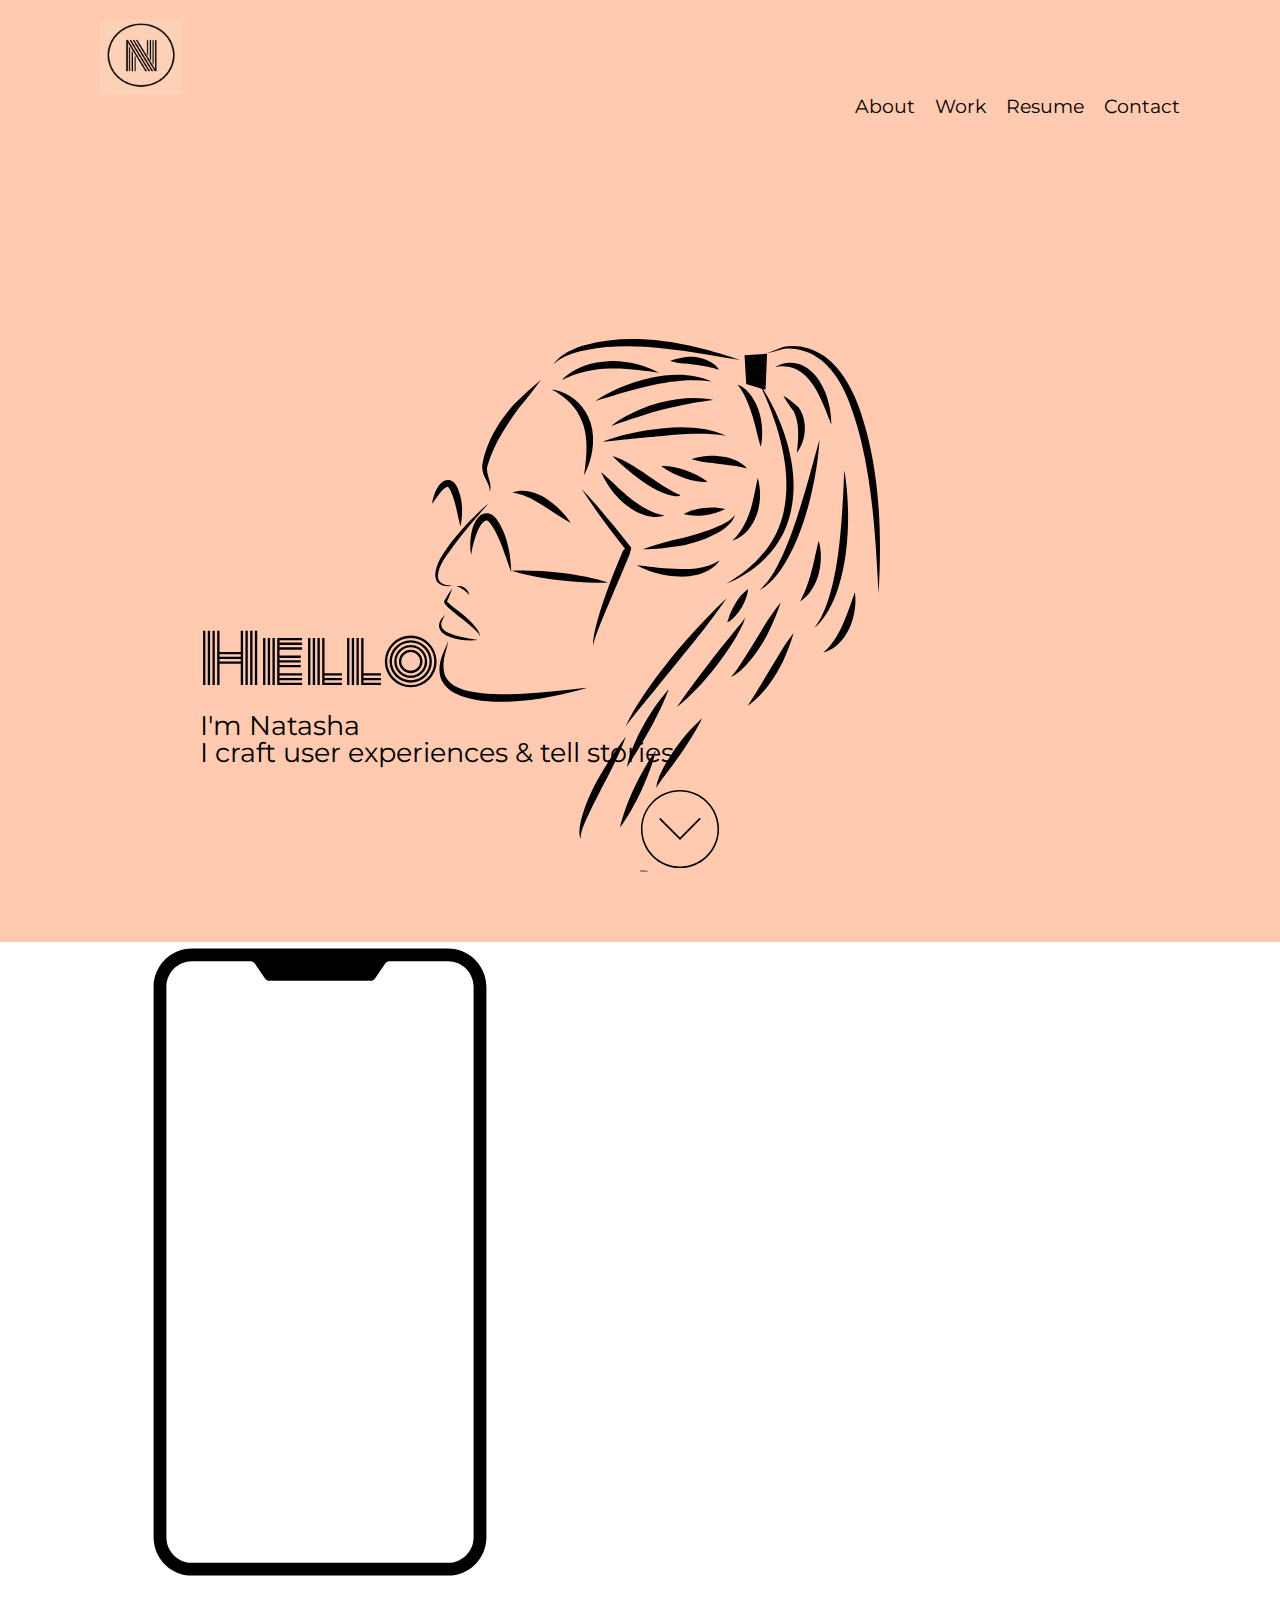
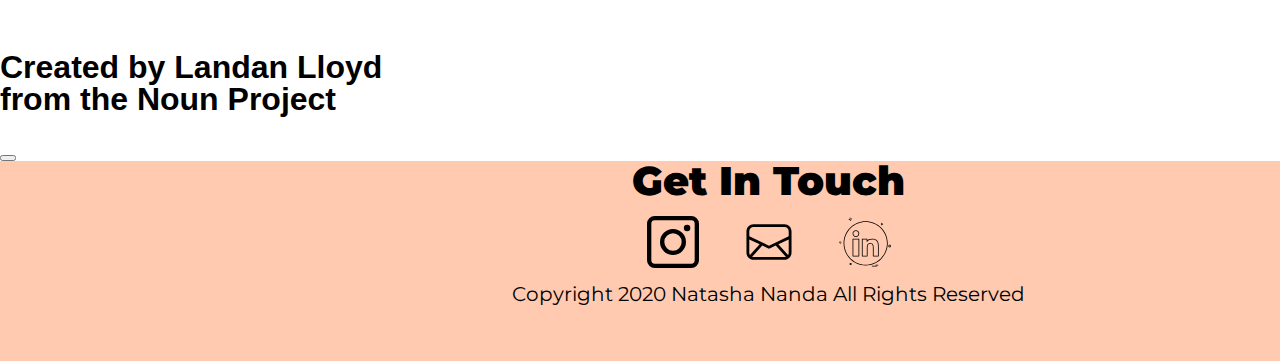
==== index.html @ 345df8fa "added about page" ====
<!DOCTYPE html>
<html lang="en">

<head>
    <meta charset="UTF-8">
    <meta name="viewport" content="width=device-width, initial-scale=1.0">
    <title>Natasha's Portfolio</title>
    <link rel="stylesheet" type="text/css" href="css/reset.css">
    <link href="https://fonts.googleapis.com/css2?family=Monoton&family=Montserrat:wght@300;900&display=swap"
        rel="stylesheet">
    <link rel="stylesheet" type="text/css" href="css/style.css">
</head>

<body>
    <nav class="topnav">
        <div class="logo"><img id="logo" src="assets/img/logo.png" alt="Logo" height="75px"></div>
        <ul>
            <li>Contact</li>
            <li>Resume</li>
            <li>Work</li>
            <li>About</li>
        </ul>
    </nav>
    <section class="main">
        <div class="main-text">
            <h1 id="hello">Hello</h1>
            <p>I'm Natasha</p>
            <p>I craft user experiences & tell stories</p>
        </div>
        <div class="main-img"><img id="img" src="assets/svg/portfolio_line_drawing.svg" height="500px"></div>
        <div class="down-arrow"><img id="img" src="assets/svg/noun_down arrow_1095893.svg" height="100px"></div>
    
    </section>
    
    <!-- My Work-->
    <section class="myWork">
        <div class="workGrid">
            <div>
                <img src="assets/svg/noun_iPhone_1314325.svg" height="800px">
            </div>
            <div>
                <h4>

                </h4>
                <p>

                </p>
                <button>

                </button>
            </div>

        </div>


    </section>
    <footer>
        <div class="footer">
            <div class="social-icons">
                <h1 id="get-in-touch">Get In Touch</h1>
                <a class="social"><img src="assets/svg/noun_instagram_3350818.svg" alt="IG" height="65px"></a>
                <a class="social"><img src="assets/svg/noun_Email_3497836.svg" alt="Email" height="65px"></a>
                <a class="social"><img src="assets/svg/noun_Media_2149767.svg" alt="IN" height="65px"></a>
                <p id="copyright">Copyright 2020 Natasha Nanda All Rights Reserved</p>
            </div>
            
        </div>
    </footer>
</body>

</html>
---- css/style.css ----
body {
    padding: 0;
    margin: 0;
}
p {
    font-size: 20pt;
    font-family: 'Montserrat', sans-serif;
}

li {
    font-size: 14pt;
    font-family: 'Montserrat', sans-serif;
    
}

.topnav {
    background-color:#ffcaaf;
    overflow:hidden;
    padding: 20px 100px 50px 100px;
    
}
.topnav li {
    float:right;
    padding-left: 20px;
    
}
.main {
    background-color:#ffcaaf;
    height:75vh;
    padding: 50px 100px 50px 100px;
    position:relative;
}
.main-img {
    position:absolute;
    padding: 50px 400px 50px 100px;
    bottom:50px;
    Right:0;
}
.down-arrow {
    position:absolute;
    bottom:50px;
    Left:50%;
    Right:50%
}

.main-text {
    position:absolute;
    bottom:125px;
    padding: 0px 0px 50px 100px;
    
}
#hello {
    font-family: 'Monoton', cursive;
    font-size:50pt;
    padding-bottom: 20px;
}
.footer {
    background-color:#ffcaaf;
    position:relative;
    height:200px;

}
#get-in-touch {
    font-size: 30pt;
    font-family: 'Montserrat', sans-serif;
    font-weight: 900;
    padding-bottom: 15px;
    
}
.social-icons {
    position: absolute;
    display:block;
    background-color: #ffcaaf;
    width:100;
    text-align: center;
    padding-left: 40%;
    
}
.social {
    padding:20px;
}
#copyright {
    font-size: 15pt;
}
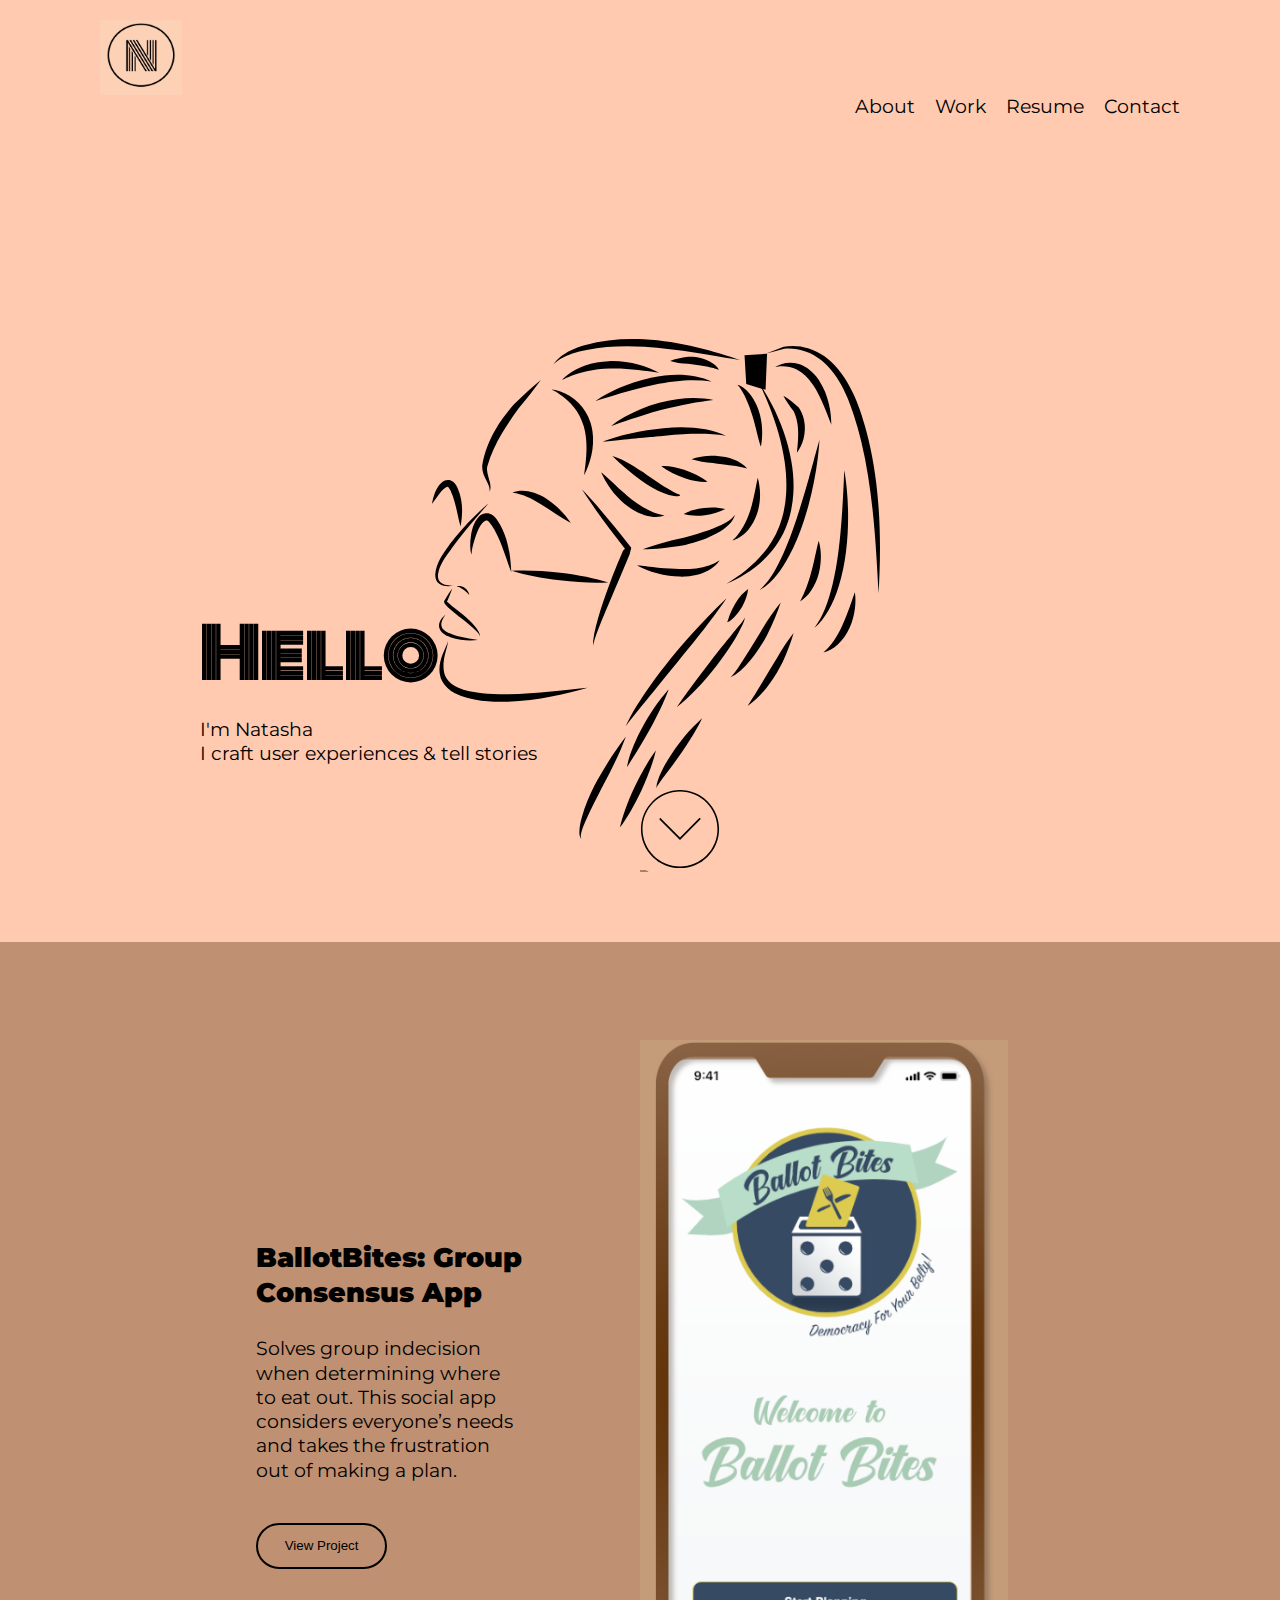
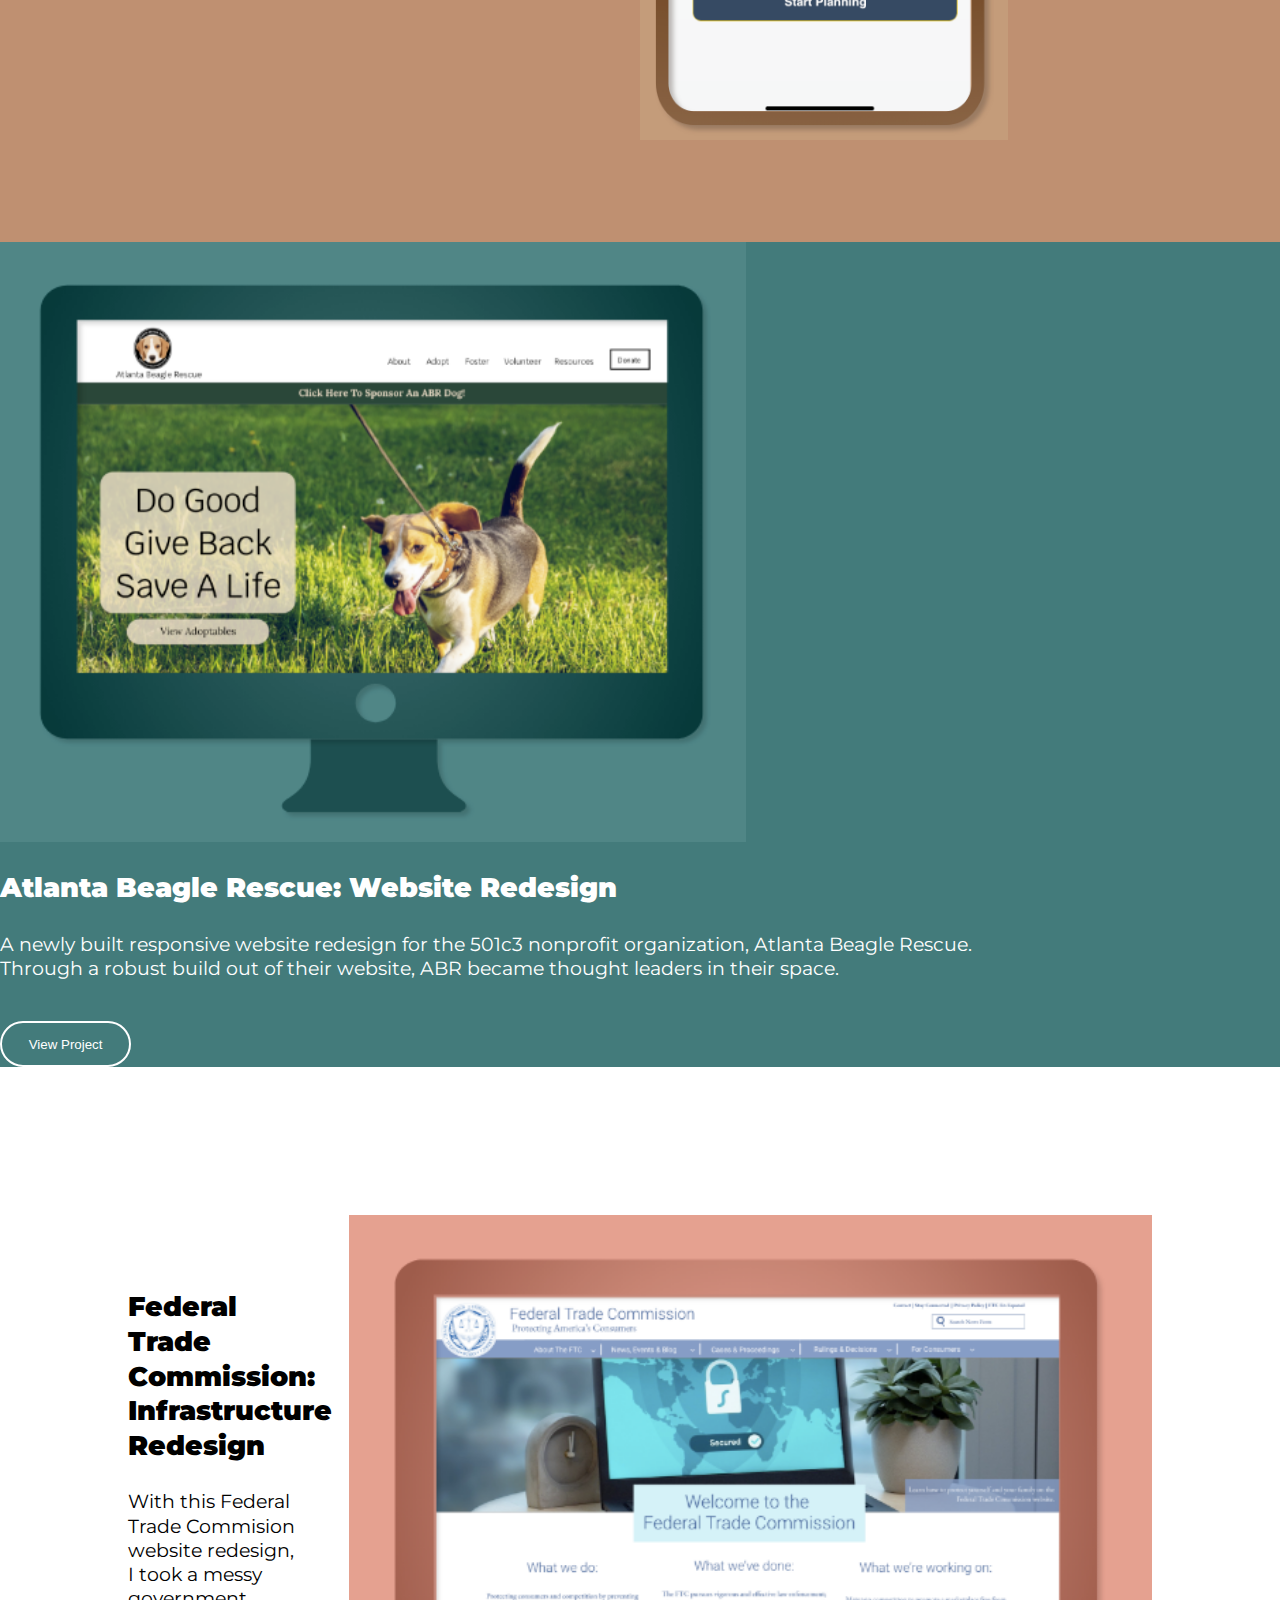
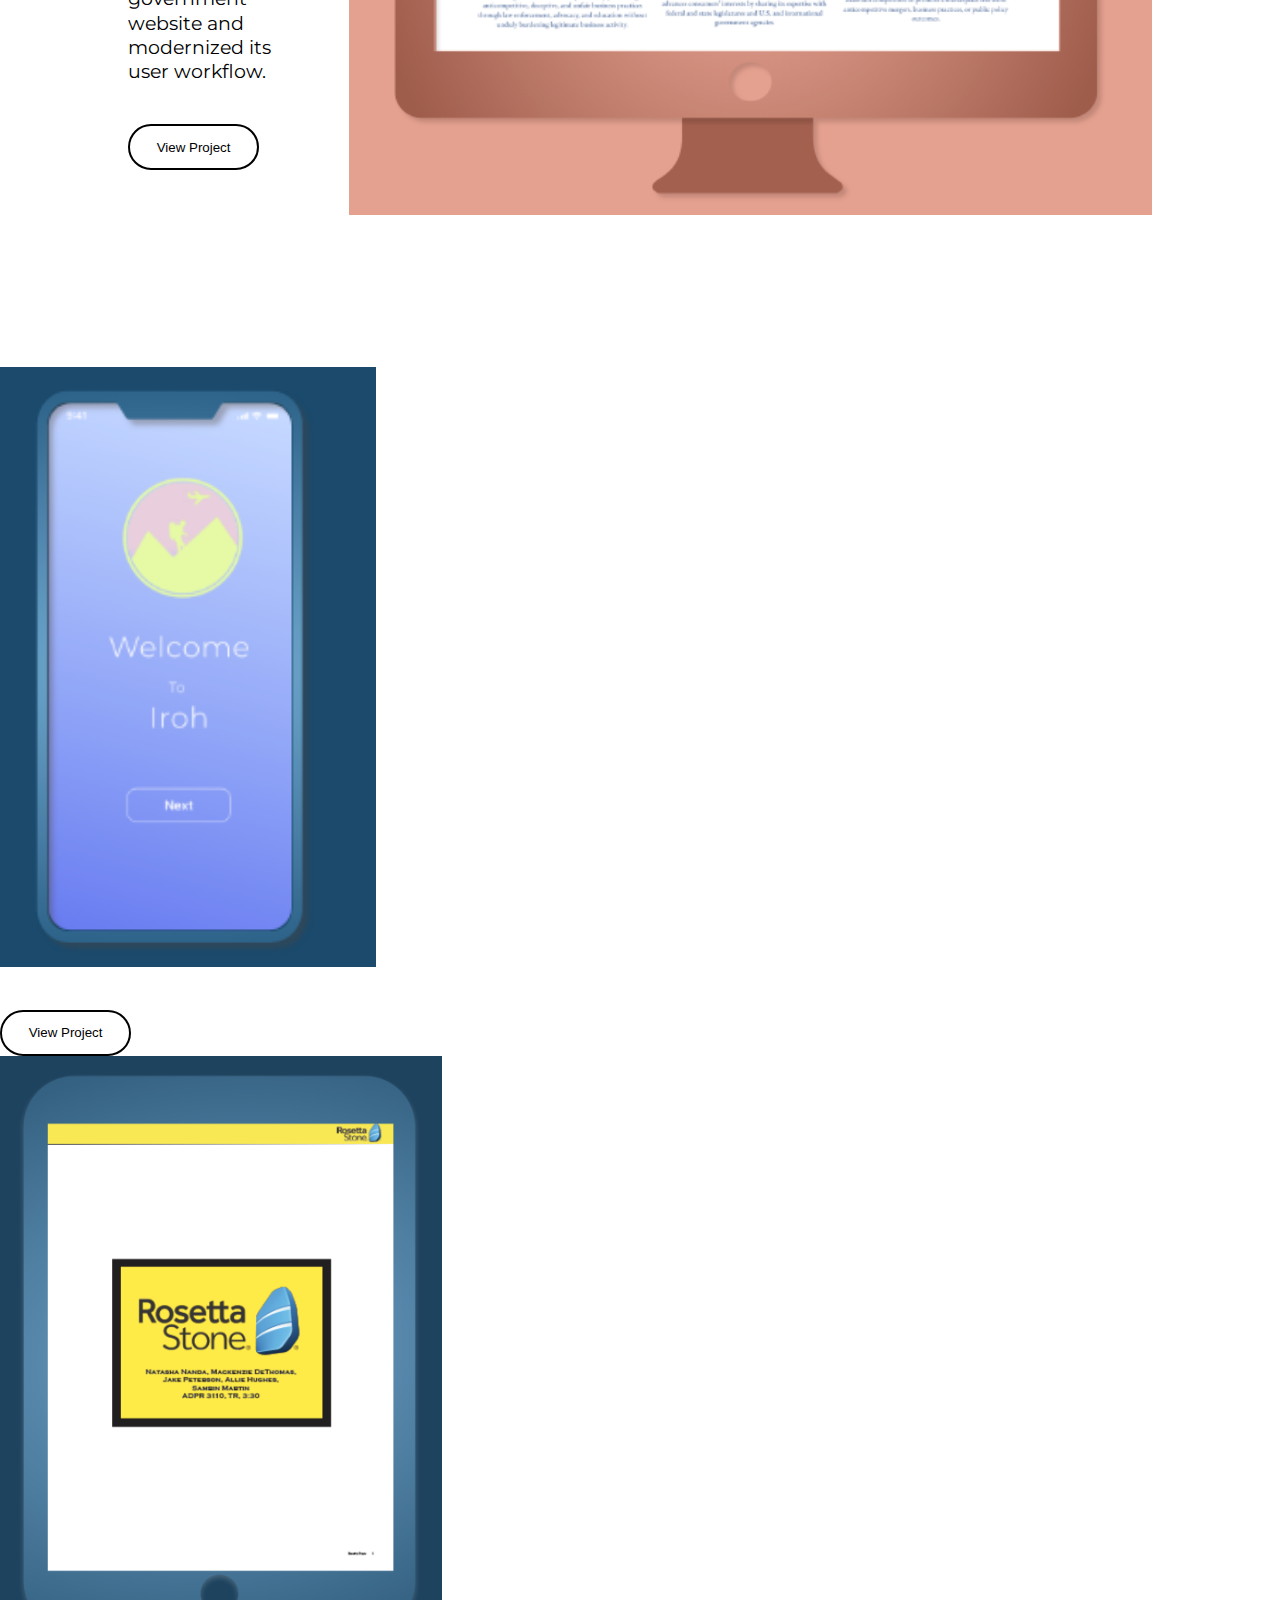
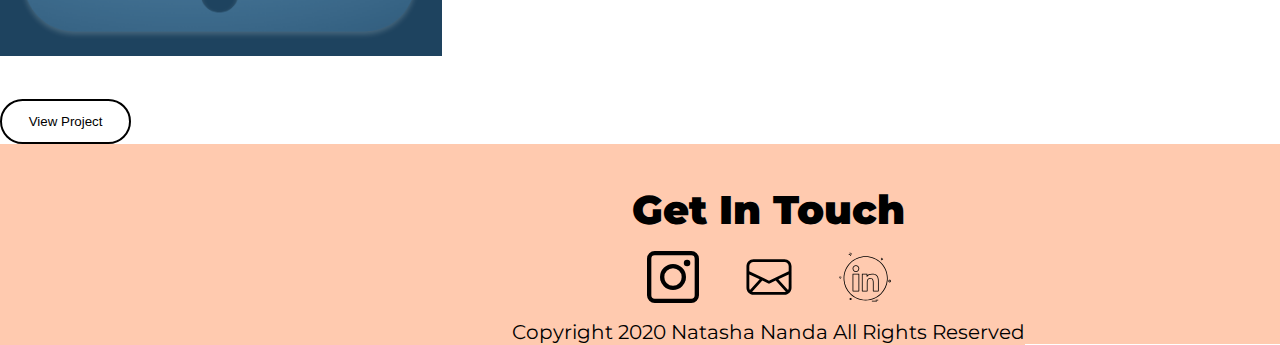
==== commit 3ea98c26: "grid" ====
--- a/index.html
+++ b/index.html
@@ -29,28 +29,89 @@
         </div>
         <div class="main-img"><img id="img" src="assets/svg/portfolio_line_drawing.svg" height="500px"></div>
         <div class="down-arrow"><img id="img" src="assets/svg/noun_down arrow_1095893.svg" height="100px"></div>
-    
+
     </section>
-    
+
     <!-- My Work-->
     <section class="myWork">
-        <div class="workGrid">
-            <div>
-                <img src="assets/svg/noun_iPhone_1314325.svg" height="800px">
-            </div>
-            <div>
-                <h4>
-
-                </h4>
-                <p>
-
-                </p>
-                <button>
-
-                </button>
+        <div class="bgColor">
+            <div class="workGrid">
+                <div class="ballotBitesImage">
+                    <img src="assets/img/ballotbites.png" height="700px">
+                </div>
+                <div class="ballotBitesContent">
+                    <h3>
+                        BallotBites: Group Consensus App
+                    </h3>
+                    <p>
+                        Solves group indecision when determining where to eat out. This social app considers everyone’s
+                        needs and takes the frustration out of making a plan.
+                    </p>
+                    <button>
+                        View Project
+                    </button>
+                </div>
             </div>
 
         </div>
+        <div class="bgColor2">
+            <div class="workGrid2">
+                <div class="abrImage">
+                    <img src="assets/img/abr.png" height="600px">
+                </div>
+                <div class="abrContent">
+                    <h3>
+                        Atlanta Beagle Rescue: Website Redesign
+                    </h3>
+                    <p>
+                        A newly built responsive website redesign for the 501c3 nonprofit organization, Atlanta Beagle
+                        Rescue. Through a robust build out of their website, ABR became thought leaders in their space.
+
+                    </p>
+                    <button class="btnWhite">
+                        View Project
+                    </button>
+                </div>
+            </div>
+        </div>
+        <div class="bgColor3">
+            <div class="workGrid3">
+                <div class="ftcImage">
+                    <img src="assets/img/ftc.png" height="600px">
+                </div>
+                <div class="ftcContent">
+                    <h3>
+                        Federal Trade Commission: Infrastructure Redesign
+                    </h3>
+                    <p>
+                        With this Federal Trade Commision website redesign, I took a messy government website and modernized
+                    its user workflow.
+                    </p>
+                    <button>
+                        View Project
+                    </button>
+                    </div>
+                </div>
+            </div>
+            <div class="workGrid4">
+                <div>
+                    <img src="assets/img/iroh.png" height="600px">
+                </div>
+                <div>
+
+                    <button>
+                        View Project
+                    </button>
+                </div>
+                <div>
+                    <img src="assets/img/rosetta stone.png" height="600px">
+                </div>
+                <div>
+                    <button>
+                        View Project
+                    </button>
+                </div>
+            </div>
 
 
     </section>
@@ -63,7 +124,7 @@
                 <a class="social"><img src="assets/svg/noun_Media_2149767.svg" alt="IN" height="65px"></a>
                 <p id="copyright">Copyright 2020 Natasha Nanda All Rights Reserved</p>
             </div>
-            
+
         </div>
     </footer>
 </body>
--- a/css/style.css
+++ b/css/style.css
@@ -4,8 +4,32 @@
     margin: 0;
 }
 p {
+    font-size: 14pt;
+    font-family: 'Montserrat', sans-serif;
+    line-height: 1.3;
+}
+h1 {
+    font-size: 32pt;
+    font-family: 'Montserrat', sans-serif;
+    font-weight: 900;
+    padding-bottom: 1em;
+    padding-top: 1em;
+    line-height: 1.3;
+}
+h3 {
     font-size: 20pt;
     font-family: 'Montserrat', sans-serif;
+    font-weight: 900;
+    padding-bottom: 1em;
+    padding-top: 1em;
+    line-height: 1.3;
+}
+button {
+    padding: 1em 2em 1em 2em;
+    margin-top: 3em;
+    background-color: transparent;
+    border: 2px solid;
+    border-radius: 30px;
 }
 
 li {
@@ -40,8 +64,8 @@
 .down-arrow {
     position:absolute;
     bottom:50px;
-    Left:50%;
-    Right:50%
+    left:50%;
+    right:50%
 }
 
 .main-text {
@@ -55,6 +79,81 @@
     font-size:50pt;
     padding-bottom: 20px;
 }
+.bgColor {
+    background-color: #BF9071;
+}
+
+
+.workGrid {
+    display:grid;
+    align-items: center;
+    height:100vh;
+    margin:auto;
+    width:60%;
+    grid-template-rows: 1fr;
+    grid-template-columns: 1fr 1fr;
+    grid-template-areas:
+    "ballotBitesContent ballotBitesImage ";
+}
+.ballotBitesImage {
+    grid-area:ballotBitesImage;
+}
+.ballotBitesContent {
+    grid-area:ballotBitesContent;
+    width: 70%;
+}
+
+.bgColor2 {
+    background-color: #437B7B;
+}
+
+
+
+
+
+.workGrid3 {
+    display:grid;
+    align-items: center;
+    height:100vh;
+    margin:auto;
+    width:80%;
+    grid-template-rows: 1fr;
+    grid-template-columns: 1fr 1fr;
+    grid-template-areas:
+    "abrContent abrImage ";
+}
+.abrImage {
+    grid-area:abrImage;
+}
+.abrContent {
+    grid-area:abrContent;
+    width: 80%;
+    color: white;
+}
+.btnWhite {
+    color: white;
+}
+
+.workGrid3 {
+    display:grid;
+    align-items: center;
+    height:100vh;
+    margin:auto;
+    width:80%;
+    grid-template-rows: 1fr;
+    grid-template-columns: 1fr 1fr;
+    grid-template-areas:
+    "ftcContent ftcImage ";
+}
+.ftcImage {
+    grid-area:ftcImage;
+}
+.ftcContent {
+    grid-area:ftcContent;
+    width: 80%;
+    
+}
+
 .footer {
     background-color:#ffcaaf;
     position:relative;
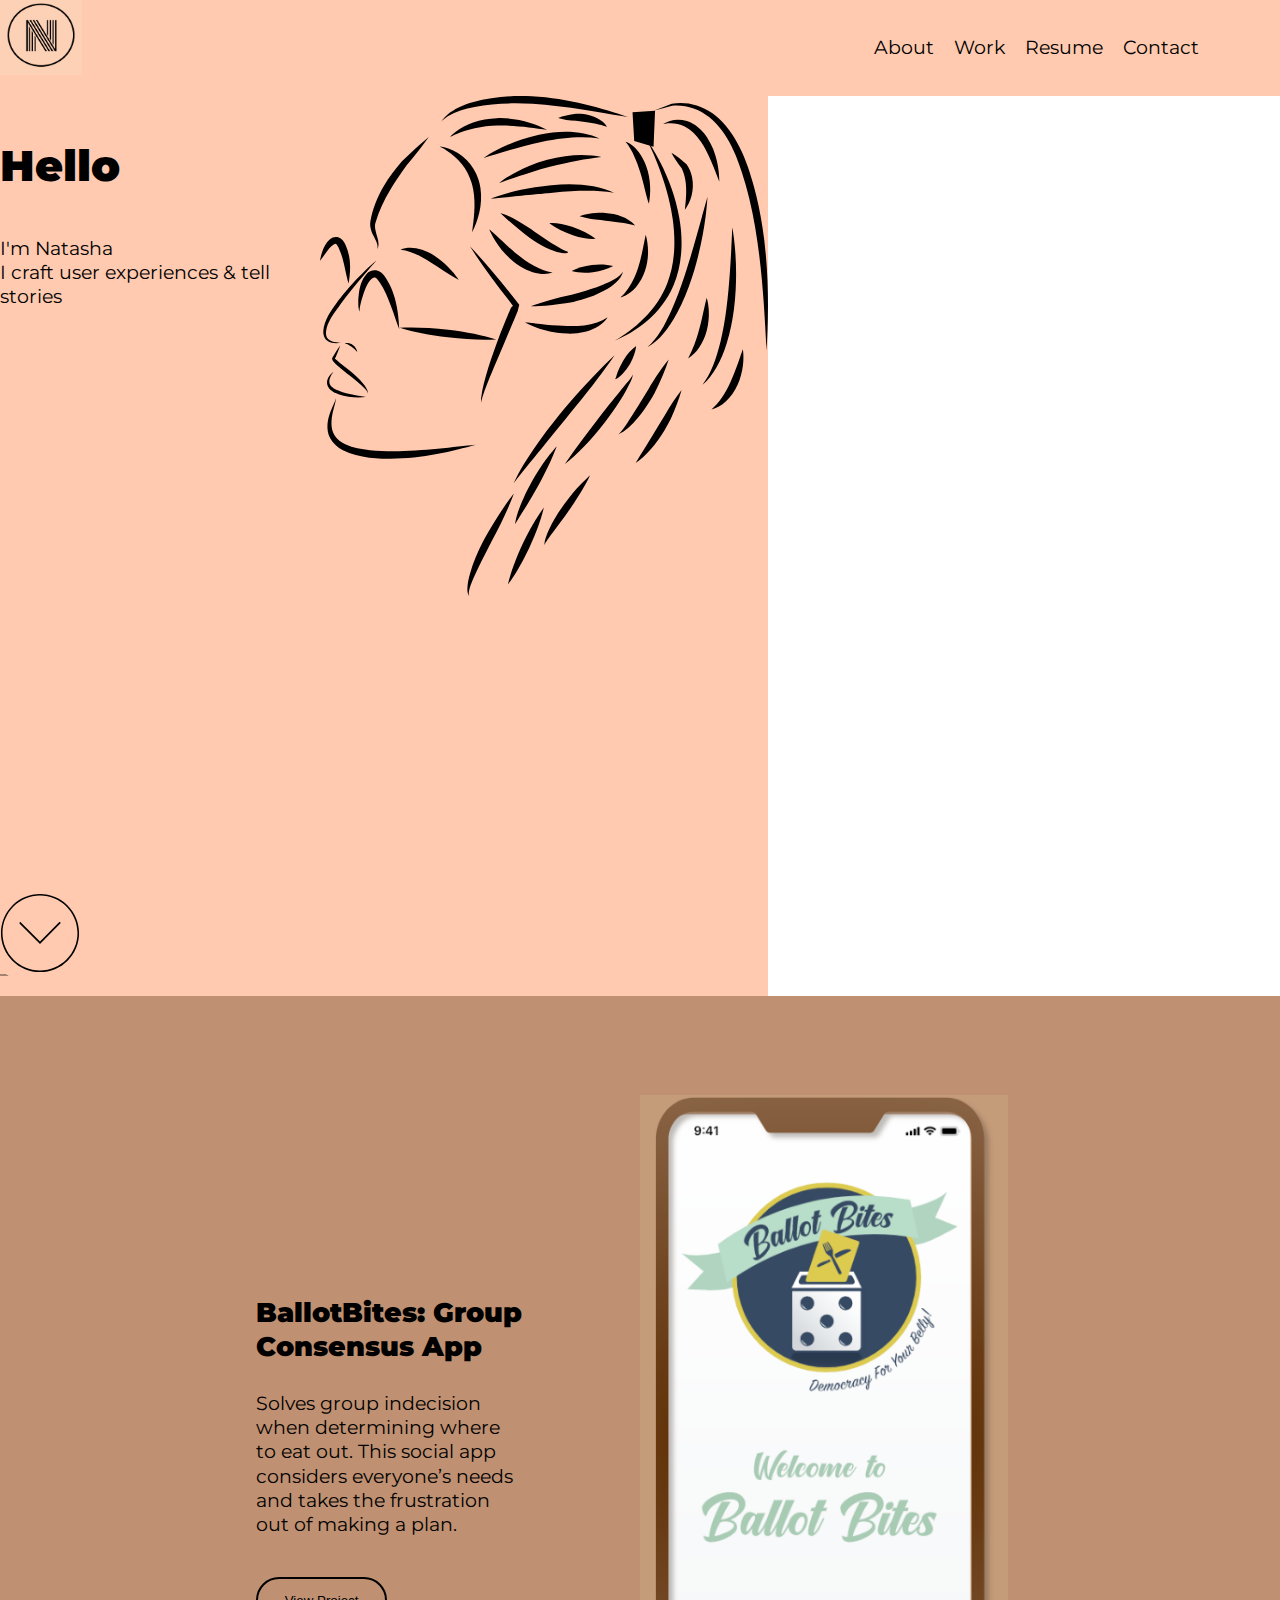
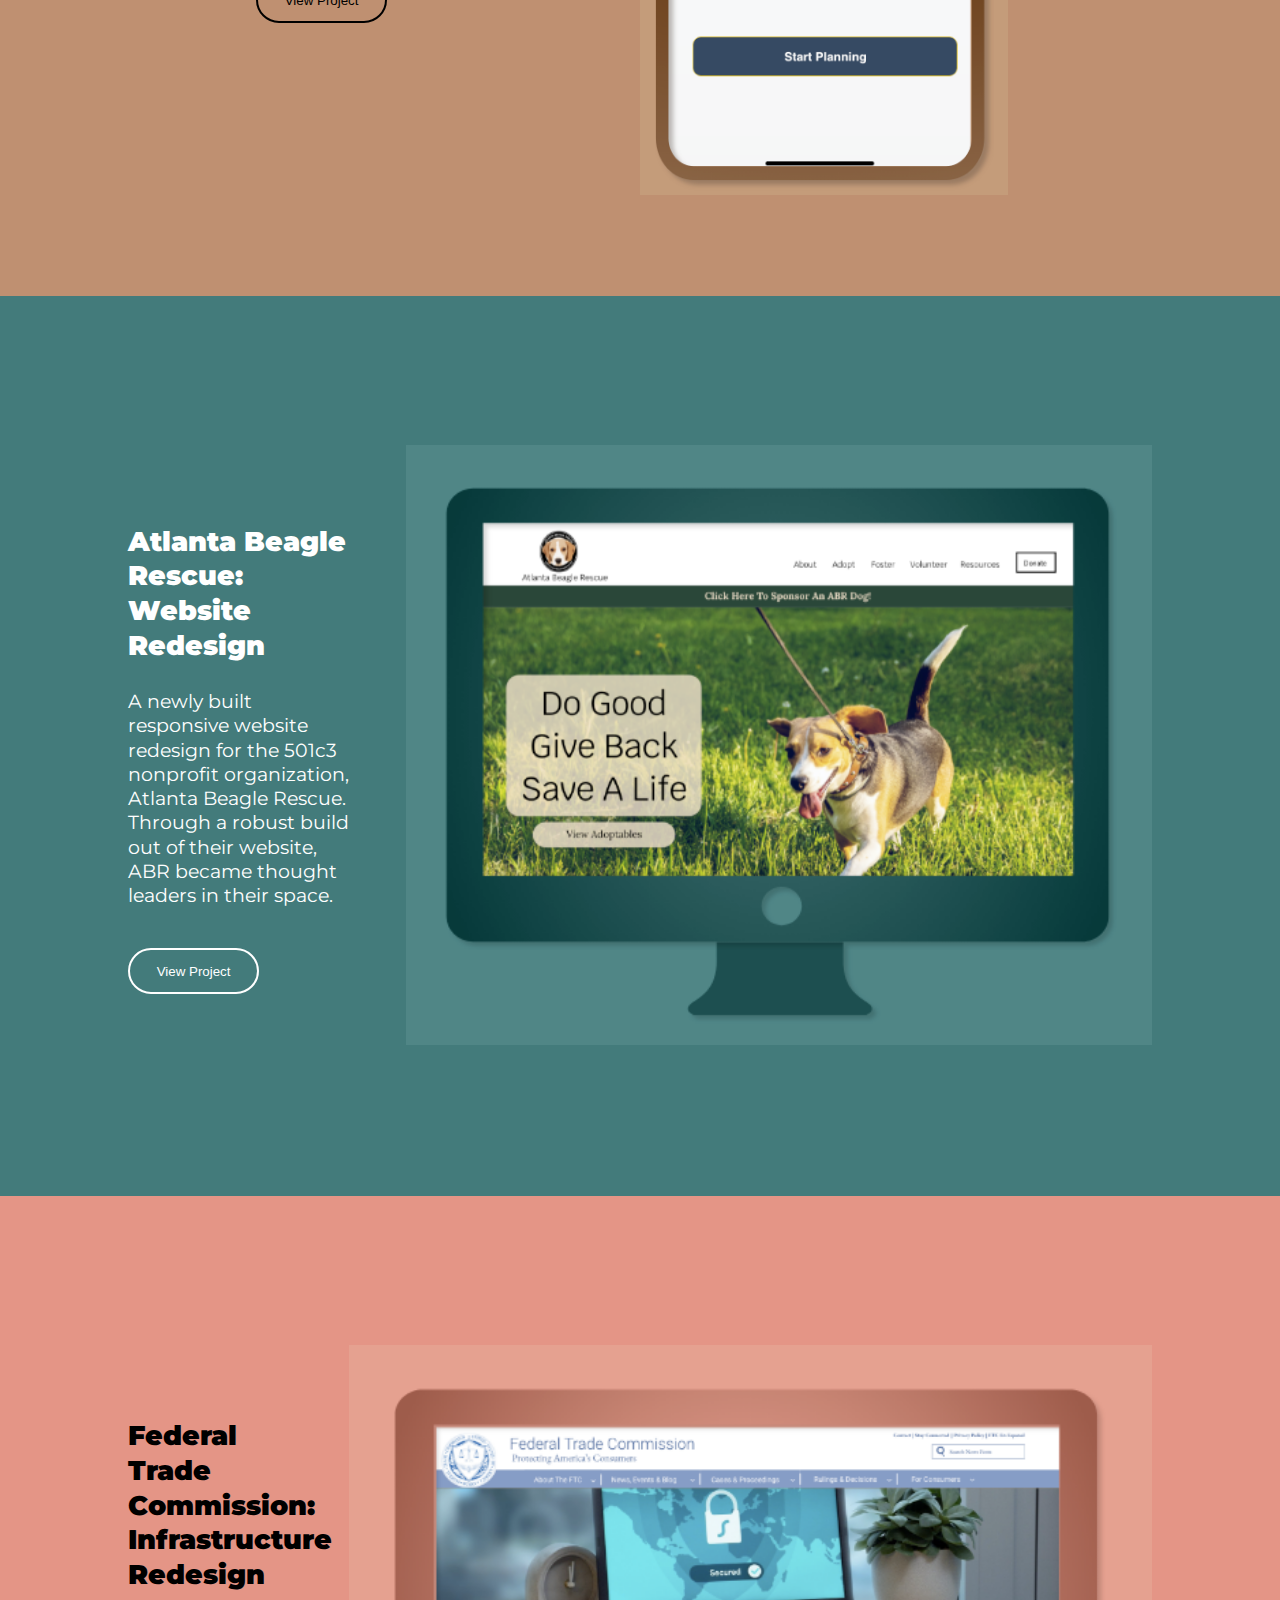
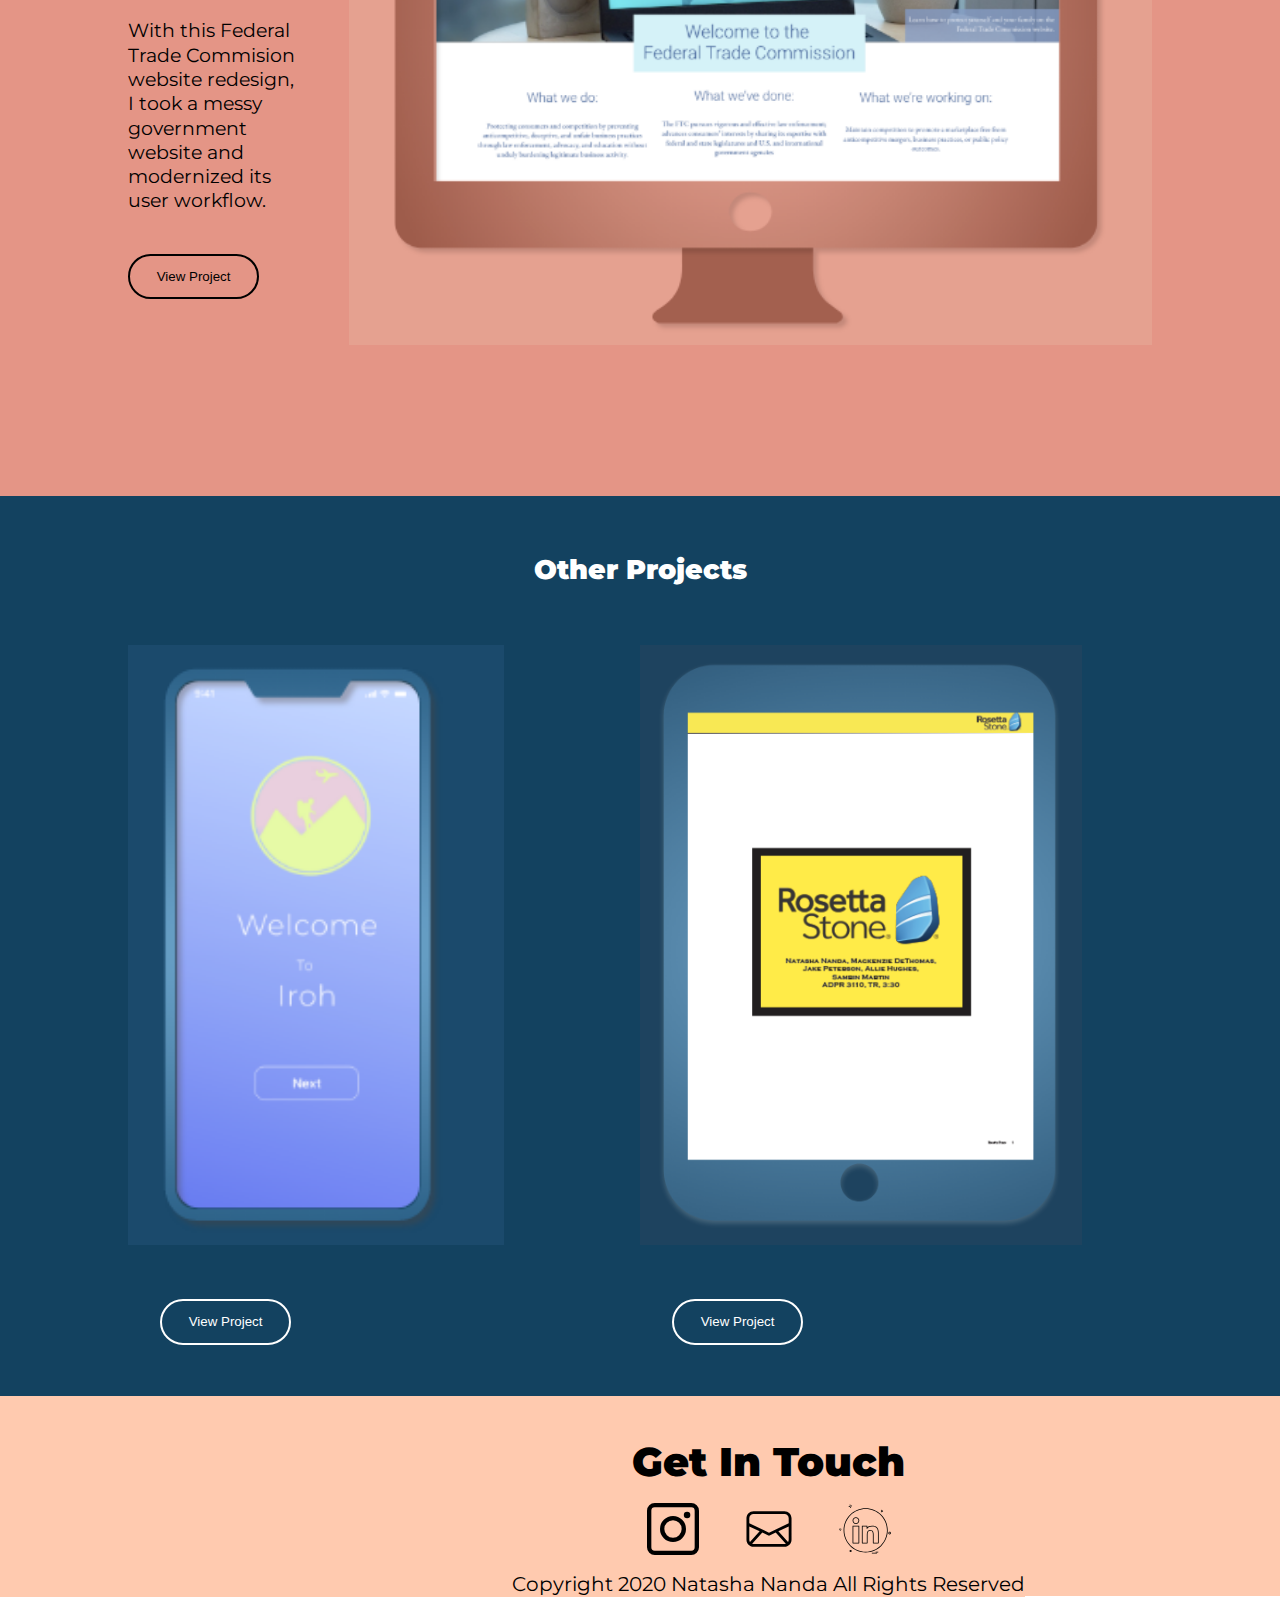
==== commit 19dfbde2: "added display flex to header and footer" ====
--- a/index.html
+++ b/index.html
@@ -12,15 +12,20 @@
 </head>
 
 <body>
+    <!-- Nav Bar-->
     <nav class="topnav">
         <div class="logo"><img id="logo" src="assets/img/logo.png" alt="Logo" height="75px"></div>
-        <ul>
-            <li>Contact</li>
-            <li>Resume</li>
-            <li>Work</li>
-            <li>About</li>
+        <div class="topnav-child">
+        <div>
+            <ul class="topnav-child">
+                <li id="contactPadding">Contact</li>
+                <li>Resume</li>
+                <li>Work</li>
+                <li>About</li>
         </ul>
+    </div>
     </nav>
+    
     <section class="main">
         <div class="main-text">
             <h1 id="hello">Hello</h1>
@@ -47,7 +52,7 @@
                         Solves group indecision when determining where to eat out. This social app considers everyone’s
                         needs and takes the frustration out of making a plan.
                     </p>
-                    <button>
+                    <button id="btnBlack">
                         View Project
                     </button>
                 </div>
@@ -87,27 +92,28 @@
                         With this Federal Trade Commision website redesign, I took a messy government website and modernized
                     its user workflow.
                     </p>
-                    <button>
+                    <button id="btnBlack">
                         View Project
                     </button>
                     </div>
                 </div>
             </div>
+            <div class="bgColor4">
             <div class="workGrid4">
-                <div>
+                <div class="otherProjects"><h3>Other Projects</h3></div>
+                <div class="irohImage">
                     <img src="assets/img/iroh.png" height="600px">
                 </div>
-                <div>
-
-                    <button>
+                <div class="irohButton">
+                    <button class="irohButton">
                         View Project
                     </button>
                 </div>
-                <div>
+                <div class="rosettaStoneImage">
                     <img src="assets/img/rosetta stone.png" height="600px">
                 </div>
-                <div>
-                    <button>
+                <div class="rsButton" style="align-self: center;">
+                    <button class="rsButton">
                         View Project
                     </button>
                 </div>
--- a/css/style.css
+++ b/css/style.css
@@ -25,8 +25,6 @@
     line-height: 1.3;
 }
 button {
-    padding: 1em 2em 1em 2em;
-    margin-top: 3em;
     background-color: transparent;
     border: 2px solid;
     border-radius: 30px;
@@ -35,43 +33,72 @@
 li {
     font-size: 14pt;
     font-family: 'Montserrat', sans-serif;
-    
+    padding-left: 20px;
+}
+li #contactPadding {
+    padding-right:3em;
 }
 
 .topnav {
+    display:flex;
+    width:100%;
     background-color:#ffcaaf;
-    overflow:hidden;
-    padding: 20px 100px 50px 100px;
-    
-}
-.topnav li {
-    float:right;
-    padding-left: 20px;
-    
-}
+    height:6em;
+}
+.topnav-child {
+    display:flex;
+    width:90%;
+    flex-direction: row-reverse;
+    justify-content: flex-start;
+    align-items: center;
+    
+}
+    
+
+
+
+
+
 .main {
+    display:grid;
+    height:100vh;
+    grid-template-columns: 1fr 1fr;
+    grid-template-rows: 1fr;
+    grid-template-areas:
+    "main-text main-img";
+    width:60%;
     background-color:#ffcaaf;
-    height:75vh;
-    padding: 50px 100px 50px 100px;
-    position:relative;
+}
+.main-text {
+    grid-area:main-text;
 }
 .main-img {
-    position:absolute;
-    padding: 50px 400px 50px 100px;
-    bottom:50px;
-    Right:0;
+    grid-area:main-img;
+    width: 70%;
+    justify-content: flex-end;
+}
+
+.bgColor2 {
+    background-color: #437B7B;
+}
+
+
+
+
+
+
+
+
+
+
+
 }
 .down-arrow {
-    position:absolute;
-    bottom:50px;
-    left:50%;
-    right:50%
-}
-
-.main-text {
-    position:absolute;
-    bottom:125px;
-    padding: 0px 0px 50px 100px;
+    display:flex;
+
+}
+
+
     
 }
 #hello {
@@ -108,10 +135,7 @@
 }
 
 
-
-
-
-.workGrid3 {
+.workGrid2 {
     display:grid;
     align-items: center;
     height:100vh;
@@ -132,8 +156,13 @@
 }
 .btnWhite {
     color: white;
-}
-
+    padding: 1em 2em 1em 2em;
+    margin-top: 3em;
+}
+
+.bgColor3 {
+   background-color: #E49586;
+}
 .workGrid3 {
     display:grid;
     align-items: center;
@@ -143,7 +172,7 @@
     grid-template-rows: 1fr;
     grid-template-columns: 1fr 1fr;
     grid-template-areas:
-    "ftcContent ftcImage ";
+    "ftcContent ftcImage";
 }
 .ftcImage {
     grid-area:ftcImage;
@@ -153,6 +182,65 @@
     width: 80%;
     
 }
+#btnBlack {
+    padding: 1em 2em 1em 2em;
+    margin-top: 3em;
+    color:black;
+}
+
+
+.bgColor4 {
+    background-color: #134260;
+ }
+ .workGrid4 {
+     display:grid;
+     align-items: center;
+     height:100vh;
+     margin:auto;
+     width:80%;
+     grid-template-rows: 1fr 1fr 1fr;
+     grid-template-columns: 1fr 1fr;
+     grid-template-areas:
+     "otherProjects otherProjects"
+     "irohImage rosettaStoneImage"
+     "irohButton rsButton";
+ }
+ .otherProjects {
+     grid-area:otherProjects;
+     justify-items: center;
+     text-align: center;
+     color:white;
+ }
+ .irohImage {
+     grid-area:irohImage;
+ }
+
+ .irohButton {
+    grid-area:irohButton;
+    color: white;
+    padding: 1em 2em 1em 2em;
+    align-content: center;
+    margin: center;
+   
+    
+    
+    
+
+
+      
+}
+ .rosettaStoneImage {
+    grid-area:rosettaStoneImage;
+}
+
+ .rsButton {
+    grid-area:rsButton;
+    color: white;
+    padding: 1em 2em 1em 2em;
+   
+ }
+ 
+
 
 .footer {
     background-color:#ffcaaf;
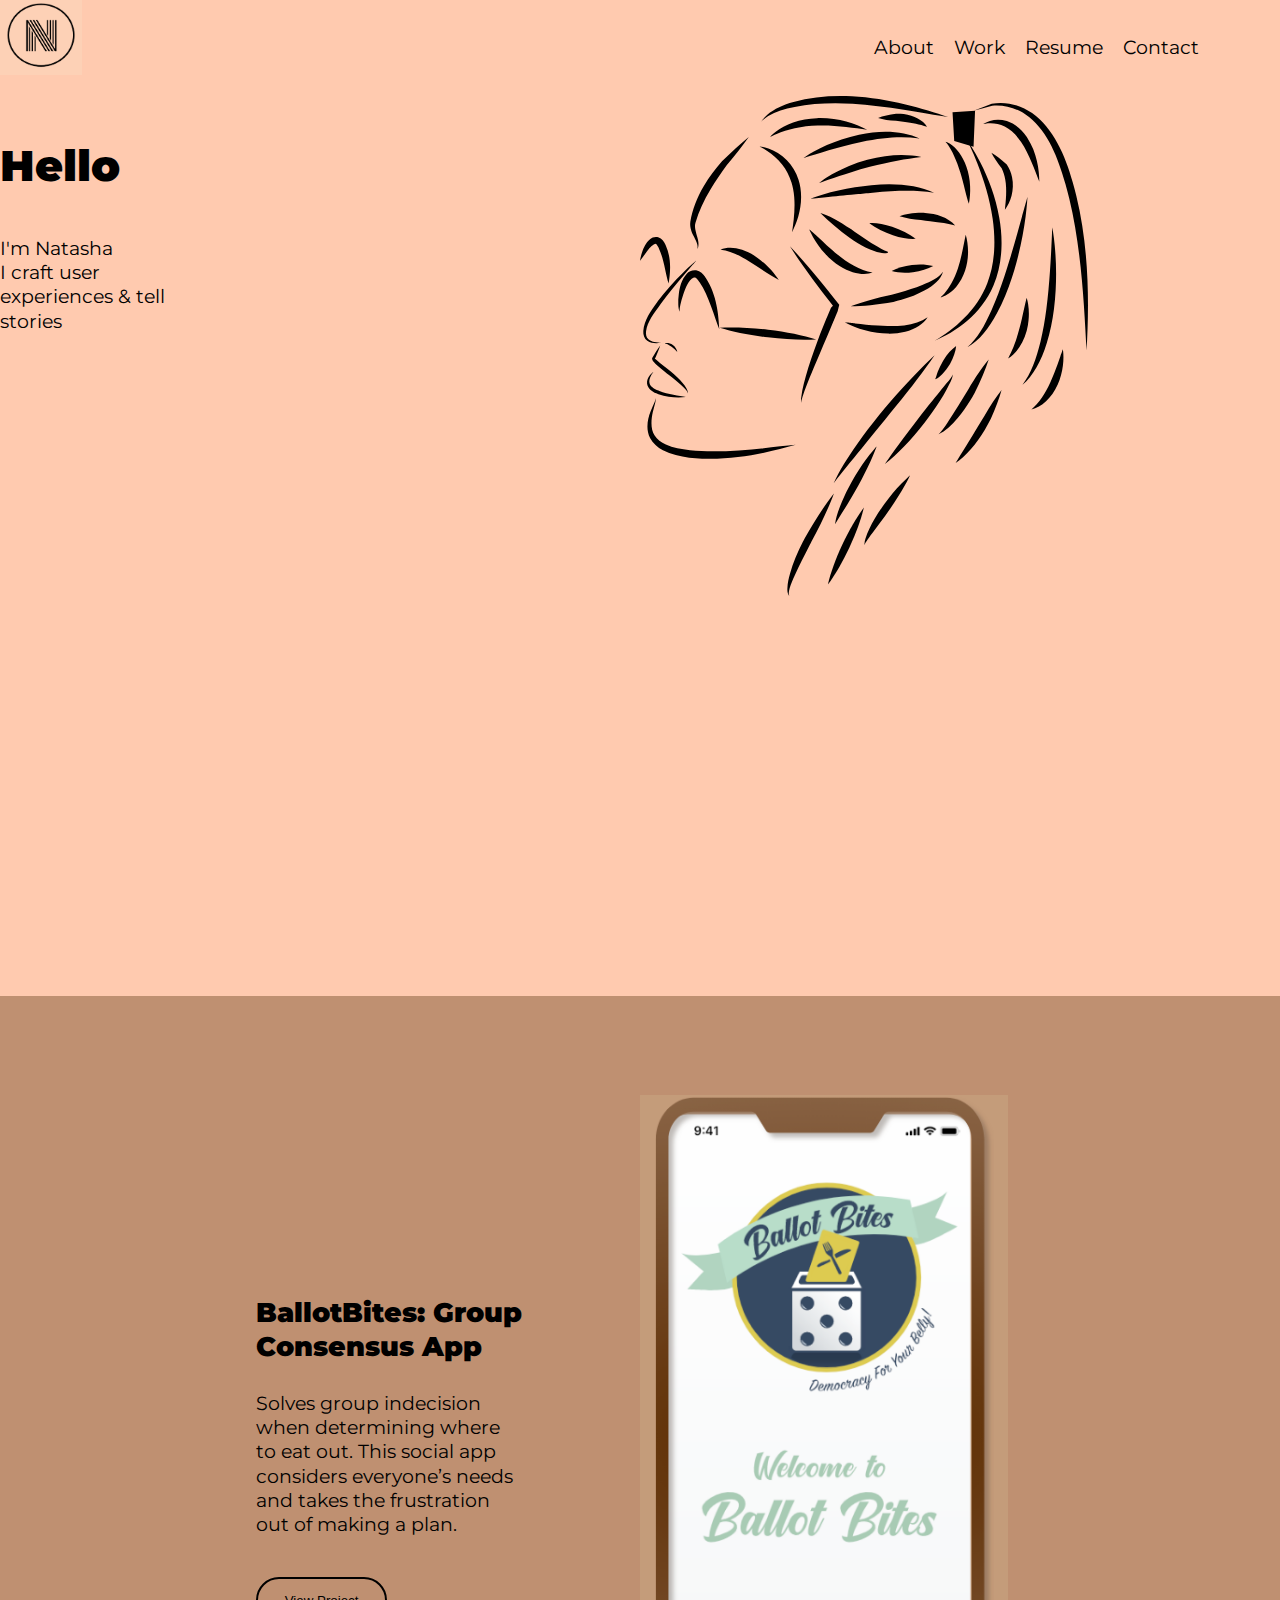
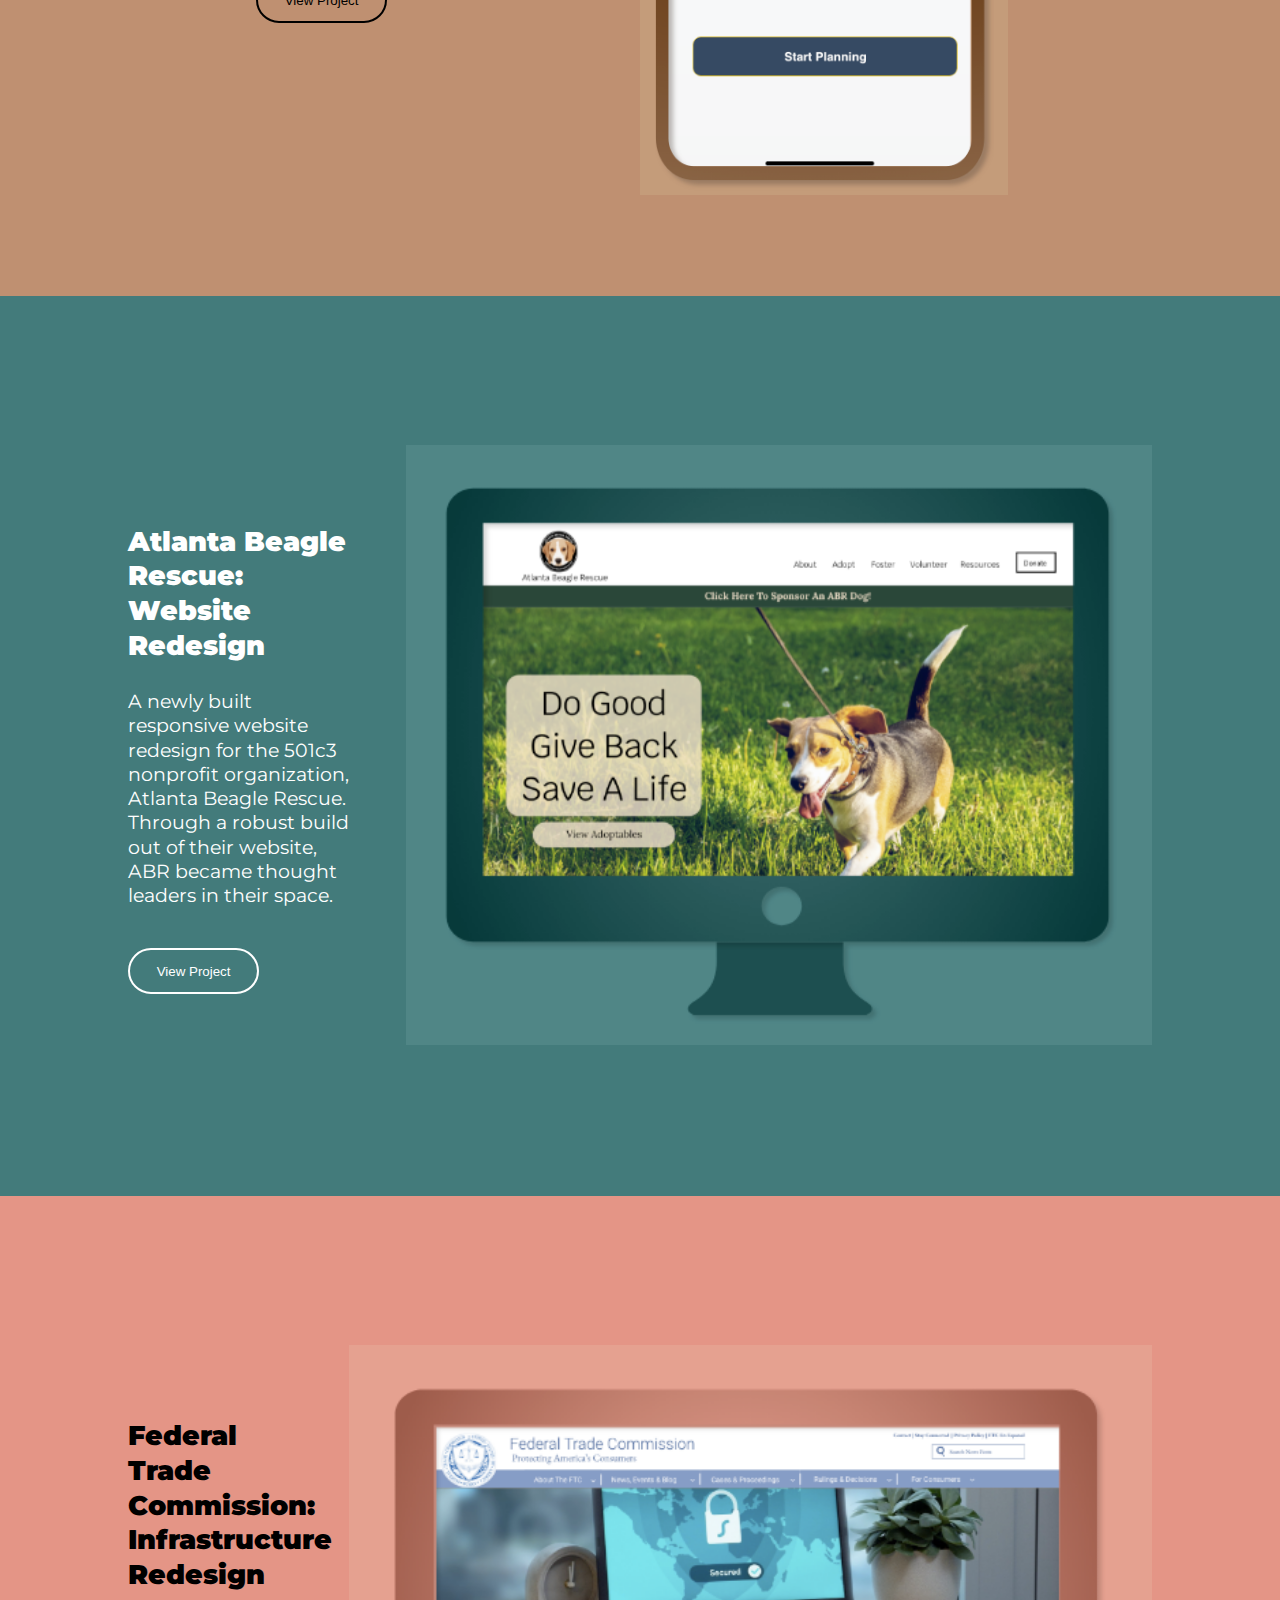
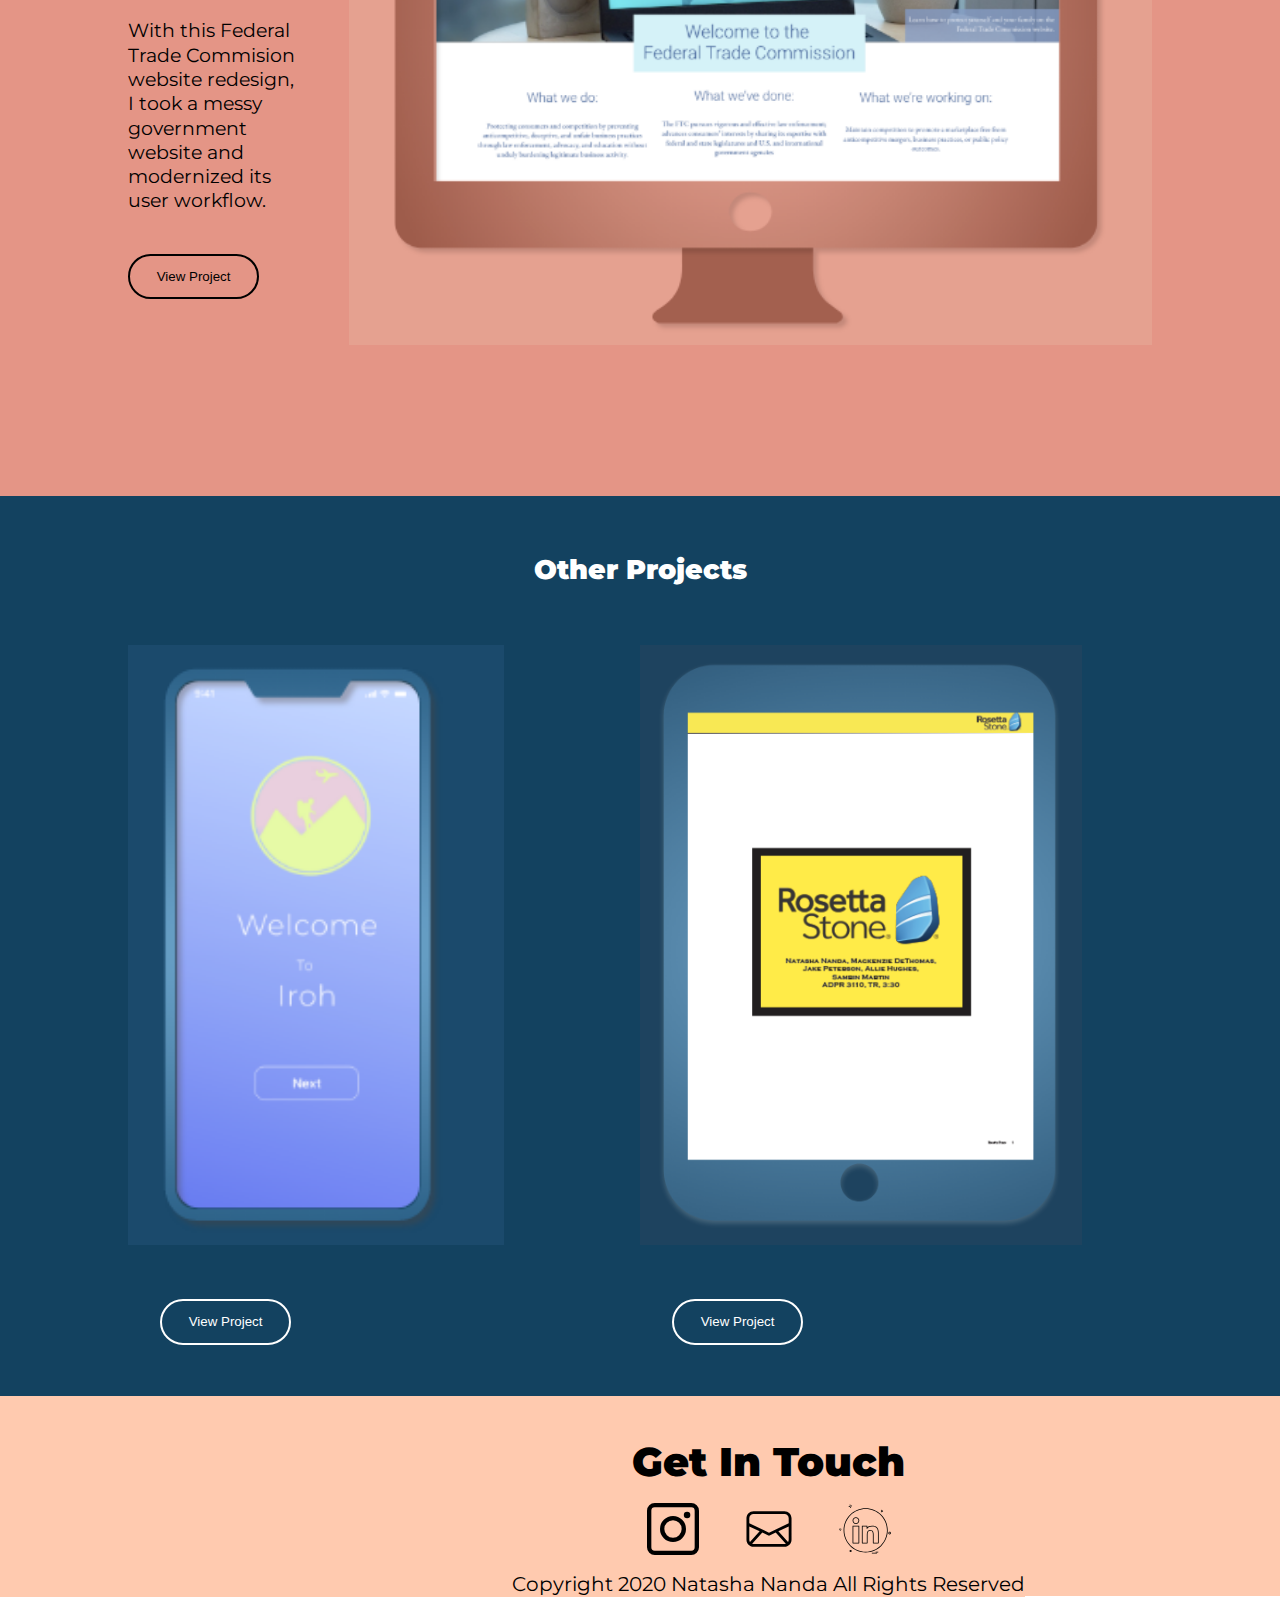
==== commit 03637ada: "added stuff" ====
--- a/index.html
+++ b/index.html
@@ -25,7 +25,7 @@
         </ul>
     </div>
     </nav>
-    
+
     <section class="main">
         <div class="main-text">
             <h1 id="hello">Hello</h1>
@@ -33,7 +33,7 @@
             <p>I craft user experiences & tell stories</p>
         </div>
         <div class="main-img"><img id="img" src="assets/svg/portfolio_line_drawing.svg" height="500px"></div>
-        <div class="down-arrow"><img id="img" src="assets/svg/noun_down arrow_1095893.svg" height="100px"></div>
+        
 
     </section>
 
--- a/css/style.css
+++ b/css/style.css
@@ -66,37 +66,27 @@
     grid-template-rows: 1fr;
     grid-template-areas:
     "main-text main-img";
-    width:60%;
     background-color:#ffcaaf;
 }
 .main-text {
     grid-area:main-text;
+    justify-content: flex-end;
+    width:30%;
 }
 .main-img {
     grid-area:main-img;
     width: 70%;
     justify-content: flex-end;
-}
-
-.bgColor2 {
-    background-color: #437B7B;
-}
-
-
-
-
-
-
-
-
-
-
-
-}
-.down-arrow {
-    display:flex;
-
-}
+    align-items: flex-end;
+}
+
+
+
+
+
+
+
+
 
 
     
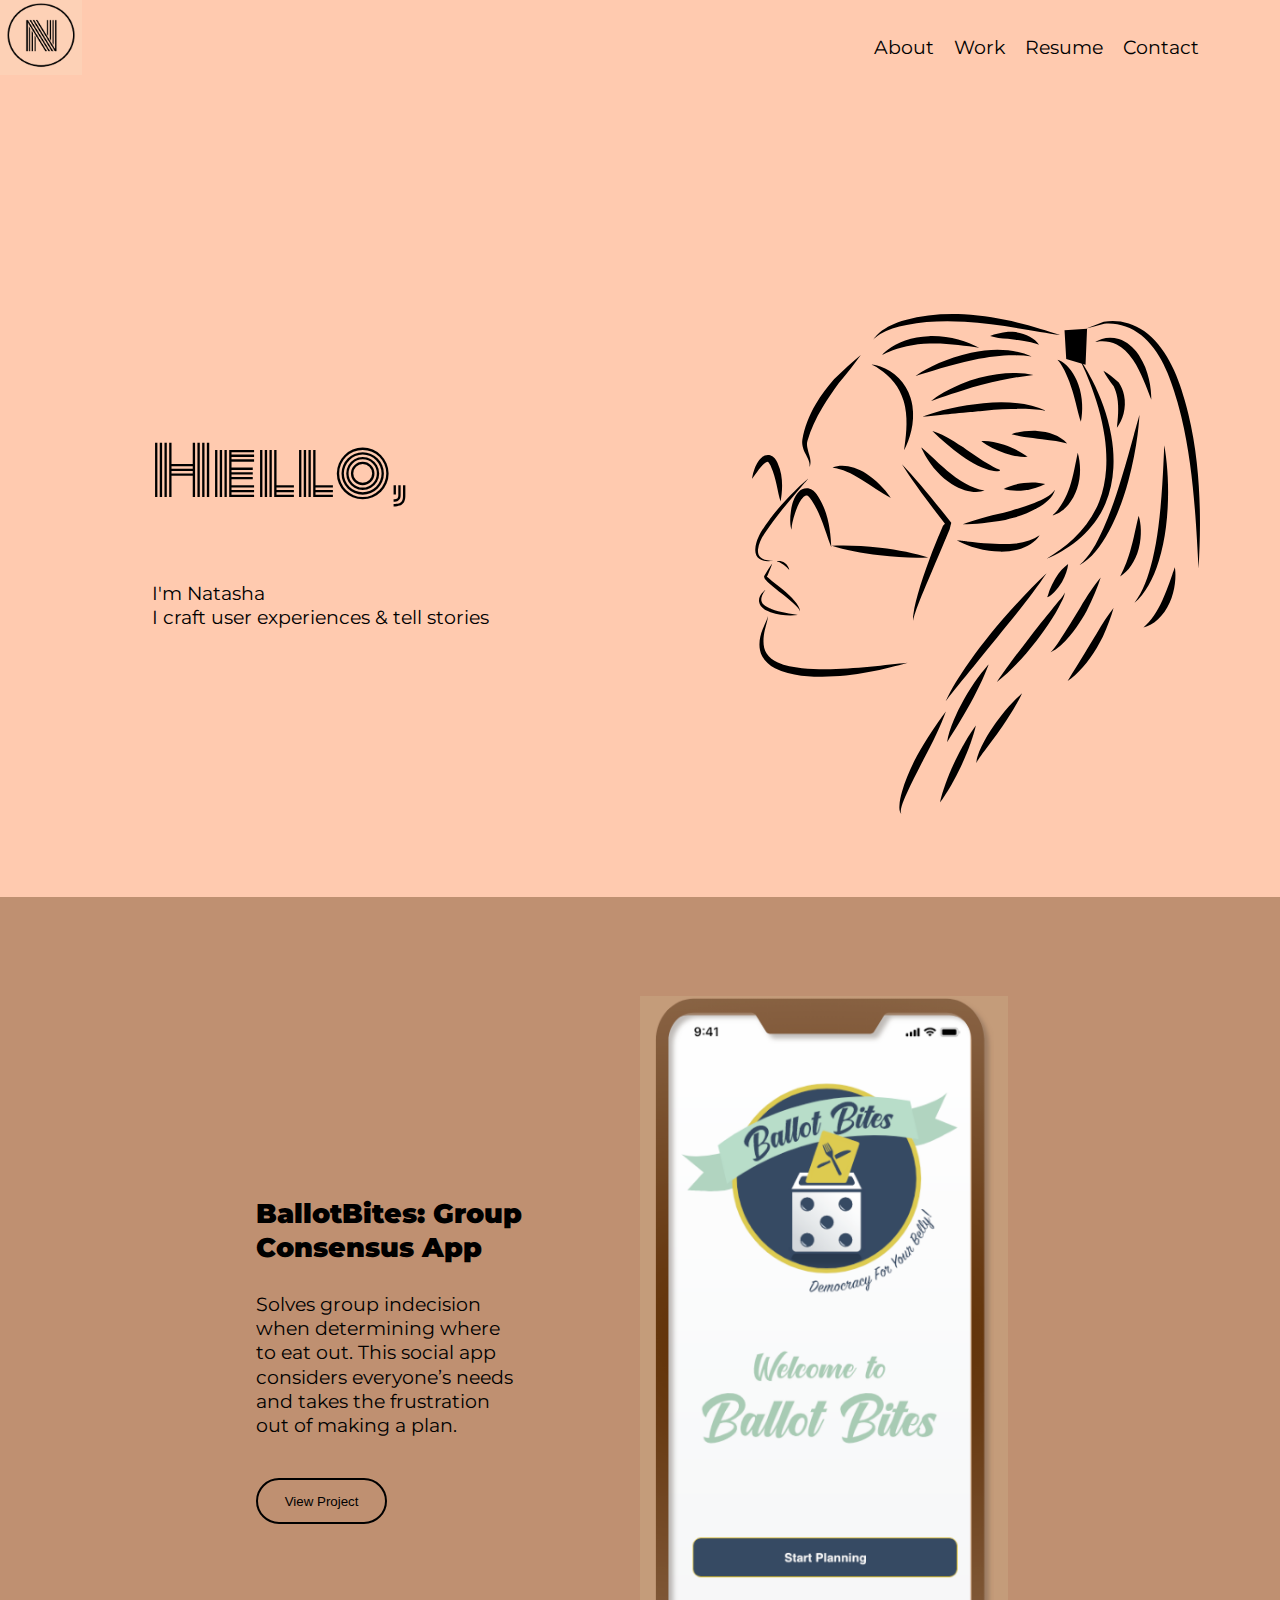
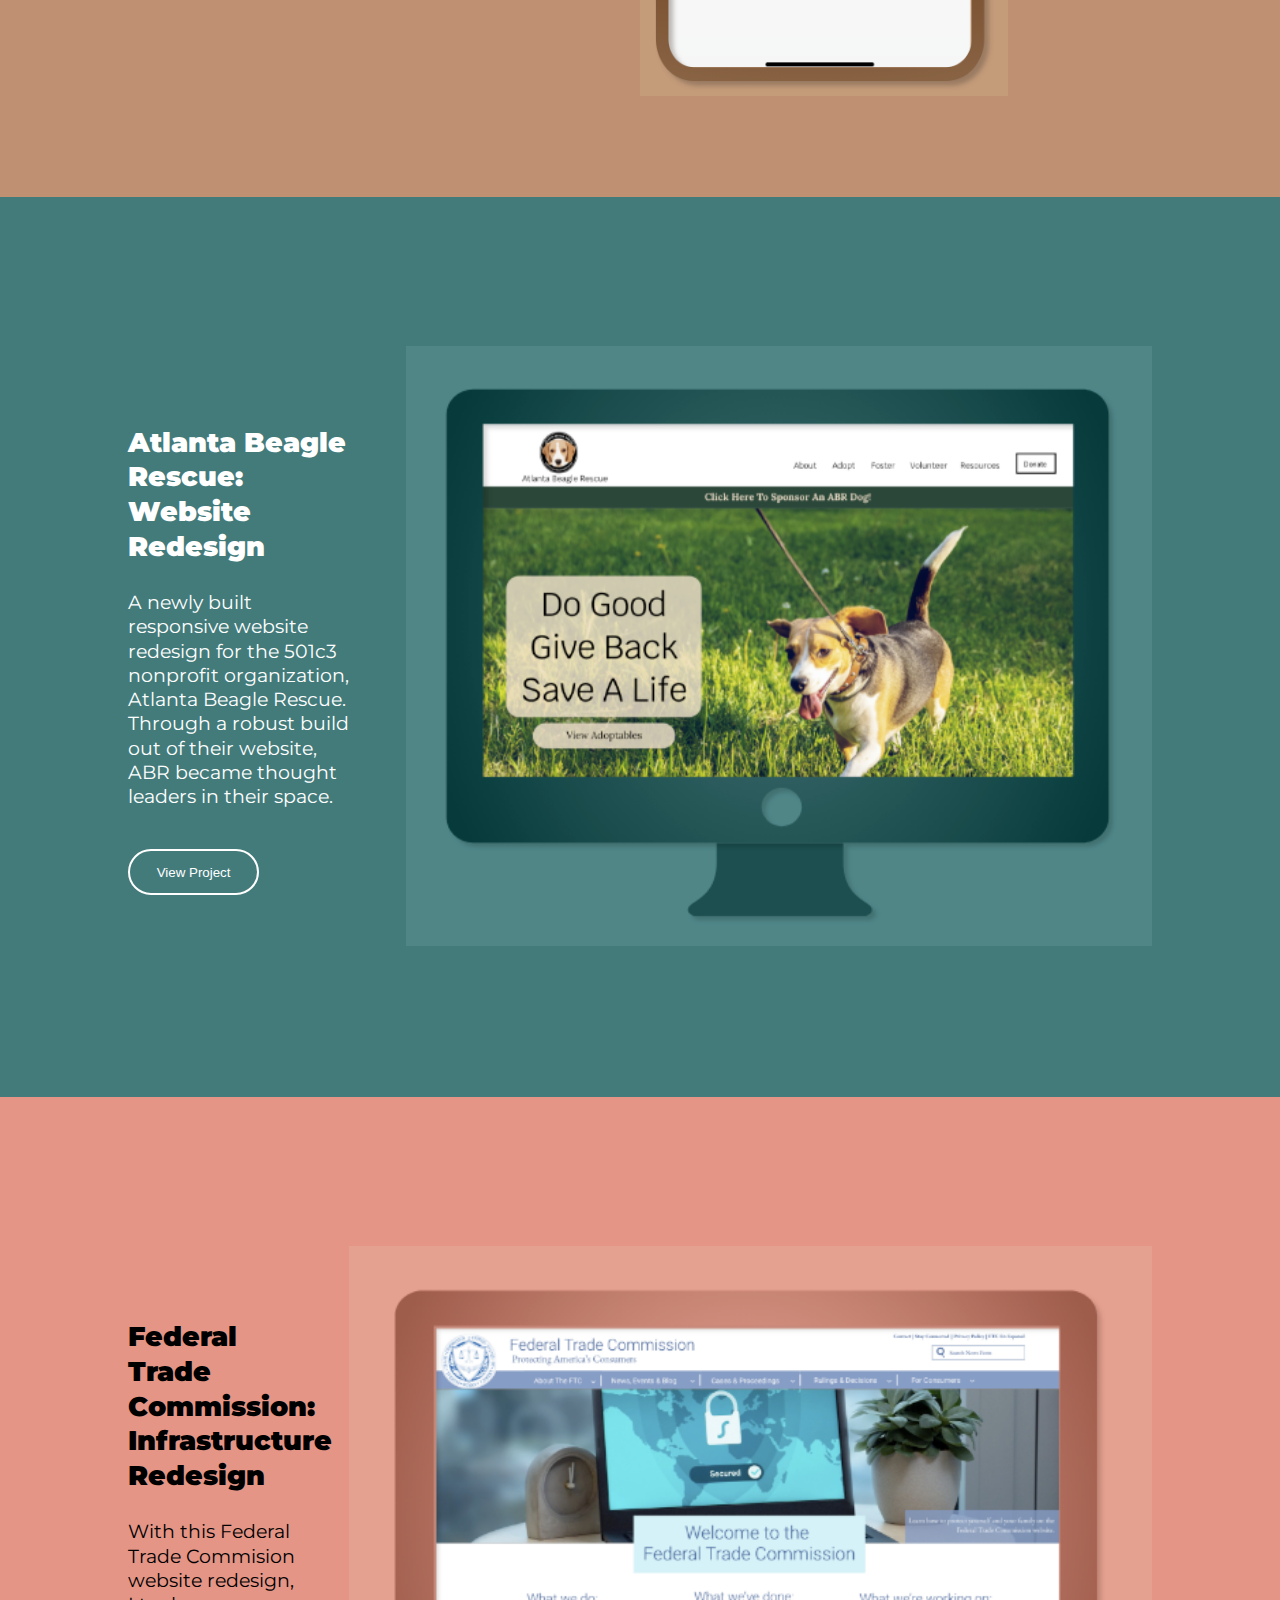
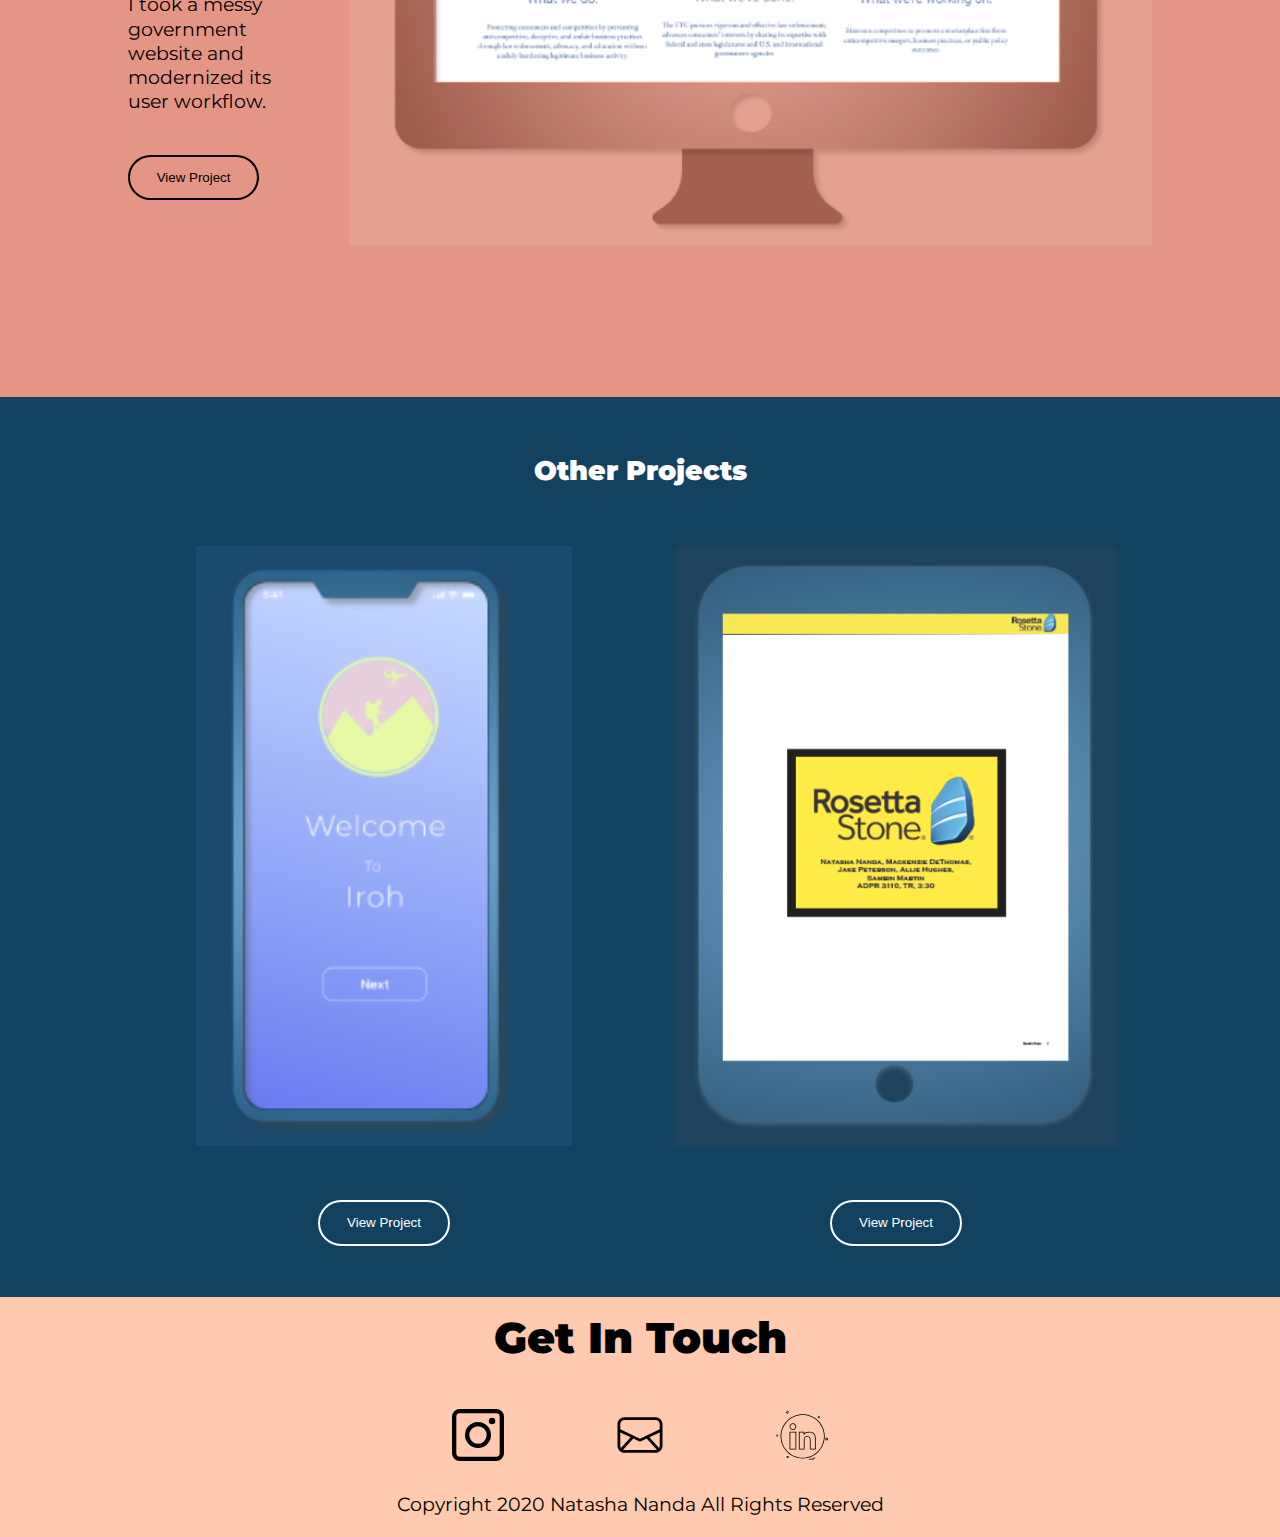
==== commit 044f4efd: "Centered other projects section and main section with grid" ====
--- a/index.html
+++ b/index.html
@@ -28,7 +28,7 @@
 
     <section class="main">
         <div class="main-text">
-            <h1 id="hello">Hello</h1>
+            <h2 id="hello">Hello,</h2>
             <p>I'm Natasha</p>
             <p>I craft user experiences & tell stories</p>
         </div>
@@ -121,18 +121,24 @@
 
 
     </section>
-    <footer>
-        <div class="footer">
-            <div class="social-icons">
-                <h1 id="get-in-touch">Get In Touch</h1>
-                <a class="social"><img src="assets/svg/noun_instagram_3350818.svg" alt="IG" height="65px"></a>
-                <a class="social"><img src="assets/svg/noun_Email_3497836.svg" alt="Email" height="65px"></a>
-                <a class="social"><img src="assets/svg/noun_Media_2149767.svg" alt="IN" height="65px"></a>
+  <!-- Footer-->
+    
+  <footer id="footer">
+    <div id="footerContent">
+        <div class="social-icons">
+            <h1 id="get-in-touch">Get In Touch</h1>
+            <div class="social">
+            <a class="social"><img src="assets/svg/noun_instagram_3350818.svg" alt="IG" height="65px"></a>
+            <a class="social"><img src="assets/svg/noun_Email_3497836.svg" alt="Email" height="65px"></a>
+            <a class="social"><img src="assets/svg/noun_Media_2149767.svg" alt="IN" height="65px"></a>
+            </div>
+            <div>
                 <p id="copyright">Copyright 2020 Natasha Nanda All Rights Reserved</p>
             </div>
+        </div>
 
-        </div>
-    </footer>
+    </div>
+</footer>
 </body>
 
 </html>--- a/css/style.css
+++ b/css/style.css
@@ -16,6 +16,16 @@
     padding-top: 1em;
     line-height: 1.3;
 }
+
+h2 {
+    
+    font-family: 'Monoton', cursive;
+    font-size:50pt;
+    padding-bottom: 1em;
+    padding-top: 1em;
+    line-height: 1.3;
+}
+
 h3 {
     font-size: 20pt;
     font-family: 'Montserrat', sans-serif;
@@ -61,23 +71,28 @@
 
 .main {
     display:grid;
-    height:100vh;
+    height:89vh;
     grid-template-columns: 1fr 1fr;
     grid-template-rows: 1fr;
     grid-template-areas:
     "main-text main-img";
     background-color:#ffcaaf;
+    margin: auto;
 }
 .main-text {
     grid-area:main-text;
-    justify-content: flex-end;
-    width:30%;
+    align-self: center;
+    justify-self: center;
+    
+    
+   
 }
 .main-img {
     grid-area:main-img;
-    width: 70%;
-    justify-content: flex-end;
-    align-items: flex-end;
+    justify-self: end;
+    align-self: end;
+    padding: 0em 5em 5em 0em;
+   
 }
 
 
@@ -203,14 +218,14 @@
  }
  .irohImage {
      grid-area:irohImage;
+     justify-self: center;
  }
 
  .irohButton {
     grid-area:irohButton;
     color: white;
     padding: 1em 2em 1em 2em;
-    align-content: center;
-    margin: center;
+    justify-self: center;
    
     
     
@@ -221,42 +236,49 @@
 }
  .rosettaStoneImage {
     grid-area:rosettaStoneImage;
+    justify-self: center;
 }
 
  .rsButton {
     grid-area:rsButton;
     color: white;
+    justify-self: center;
     padding: 1em 2em 1em 2em;
    
  }
  
 
 
-.footer {
+ #footer {
+    background-color: #FFEEE3;
+}
+
+#footerContent {
     background-color:#ffcaaf;
-    position:relative;
-    height:200px;
-
+    display:flex;
+    justify-content: center;
+    width:100%;
+    height:12em;
+    align-items: center;
+    padding-bottom: 3em;
+    margin: auto;
 }
 #get-in-touch {
-    font-size: 30pt;
-    font-family: 'Montserrat', sans-serif;
-    font-weight: 900;
-    padding-bottom: 15px;
-    
-}
-.social-icons {
-    position: absolute;
-    display:block;
-    background-color: #ffcaaf;
-    width:100;
     text-align: center;
-    padding-left: 40%;
-    
+}
+#social-icons {
+    display: flex;
+    margin: 0 auto;
+    justify-content: center;
+
 }
 .social {
-    padding:20px;
+    display: flex;
+    flex-direction: row;
+    width: 100%;
+    justify-content: center;
 }
 #copyright {
-    font-size: 15pt;
+    text-align: center;
+    padding-top: 1em;
 }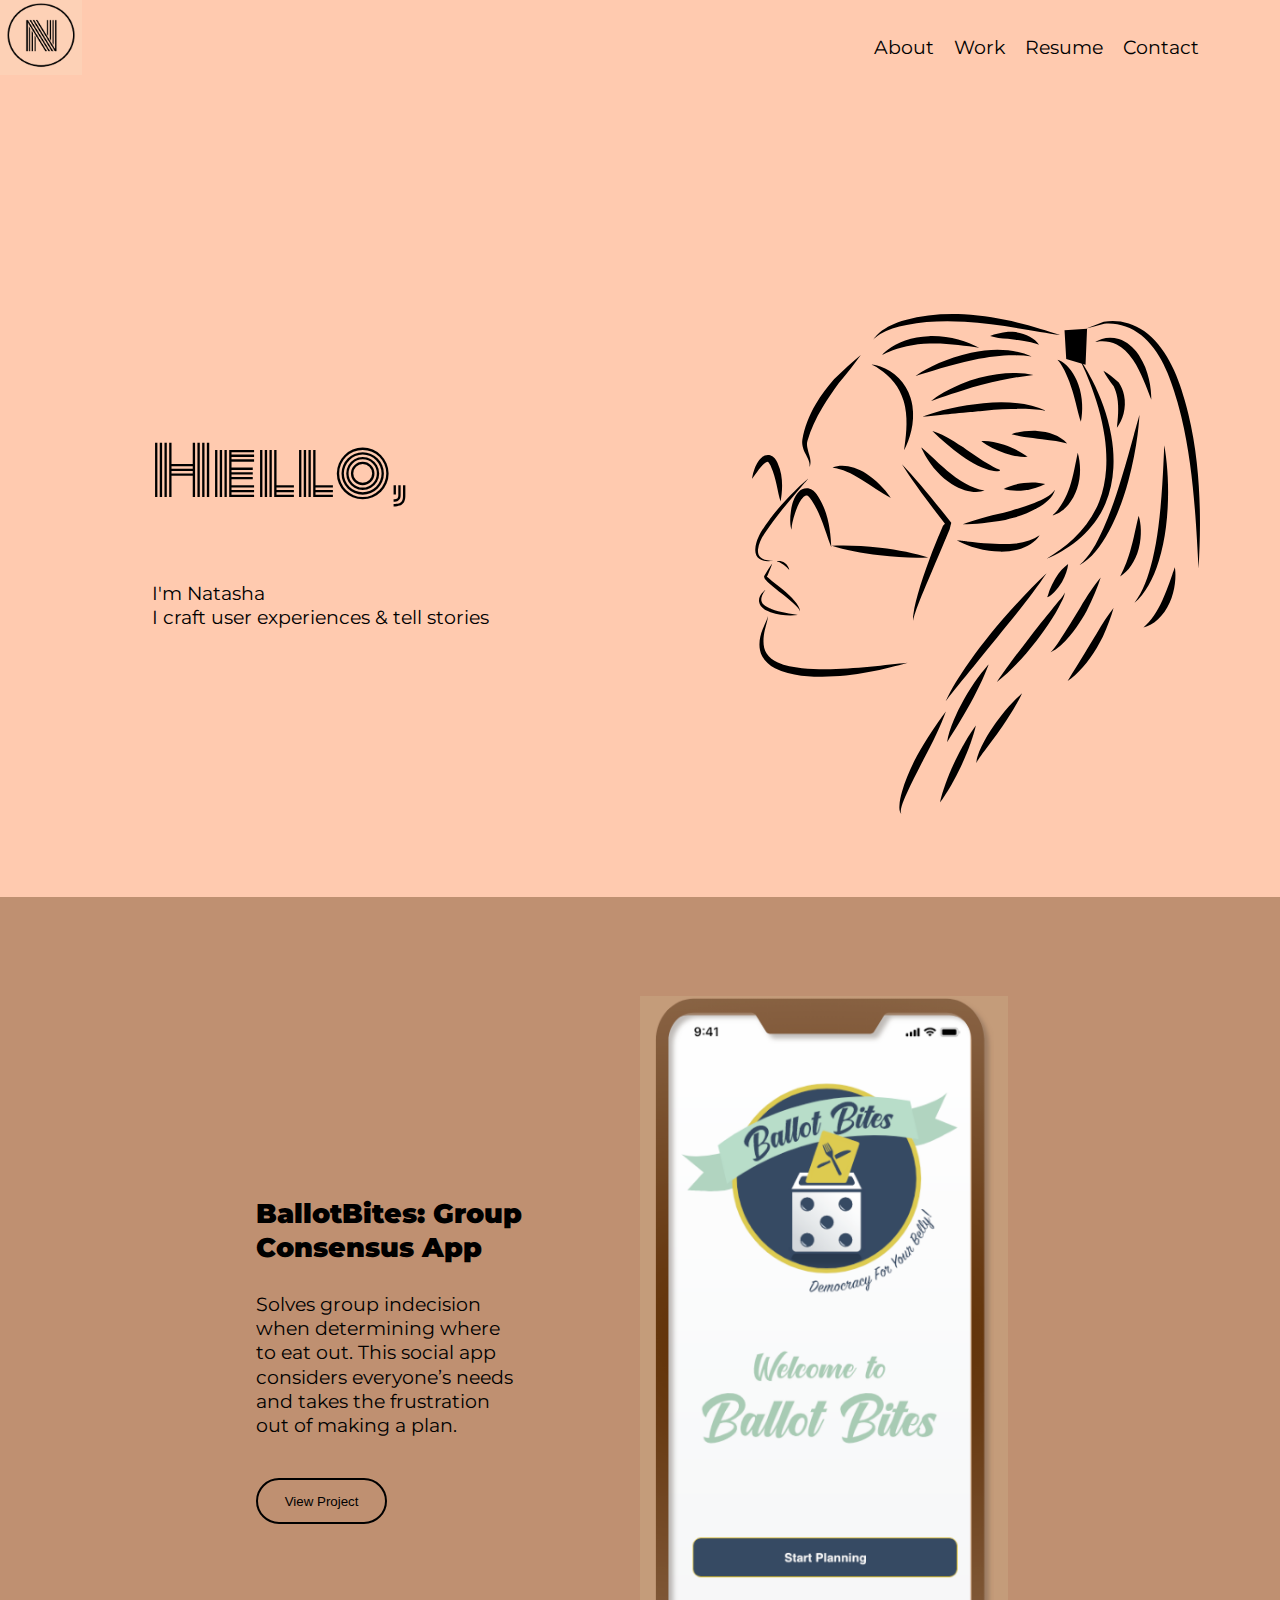
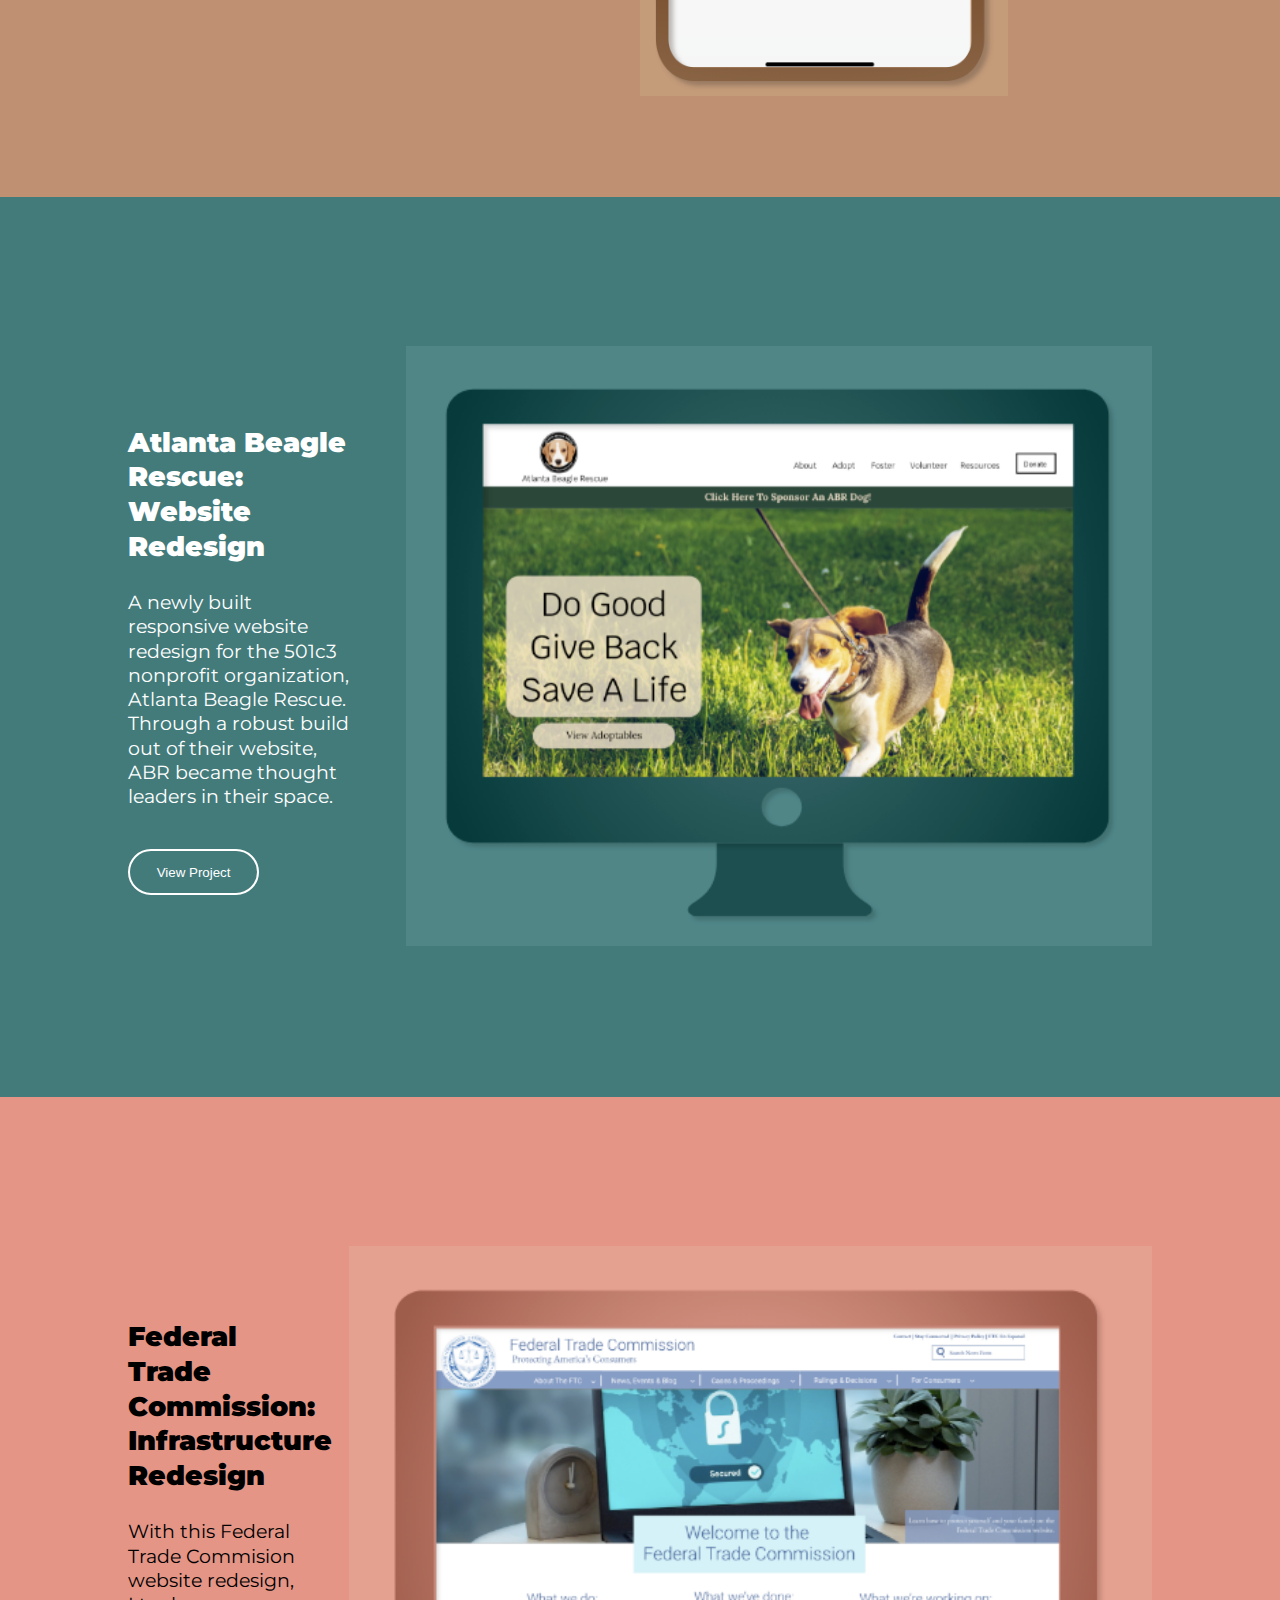
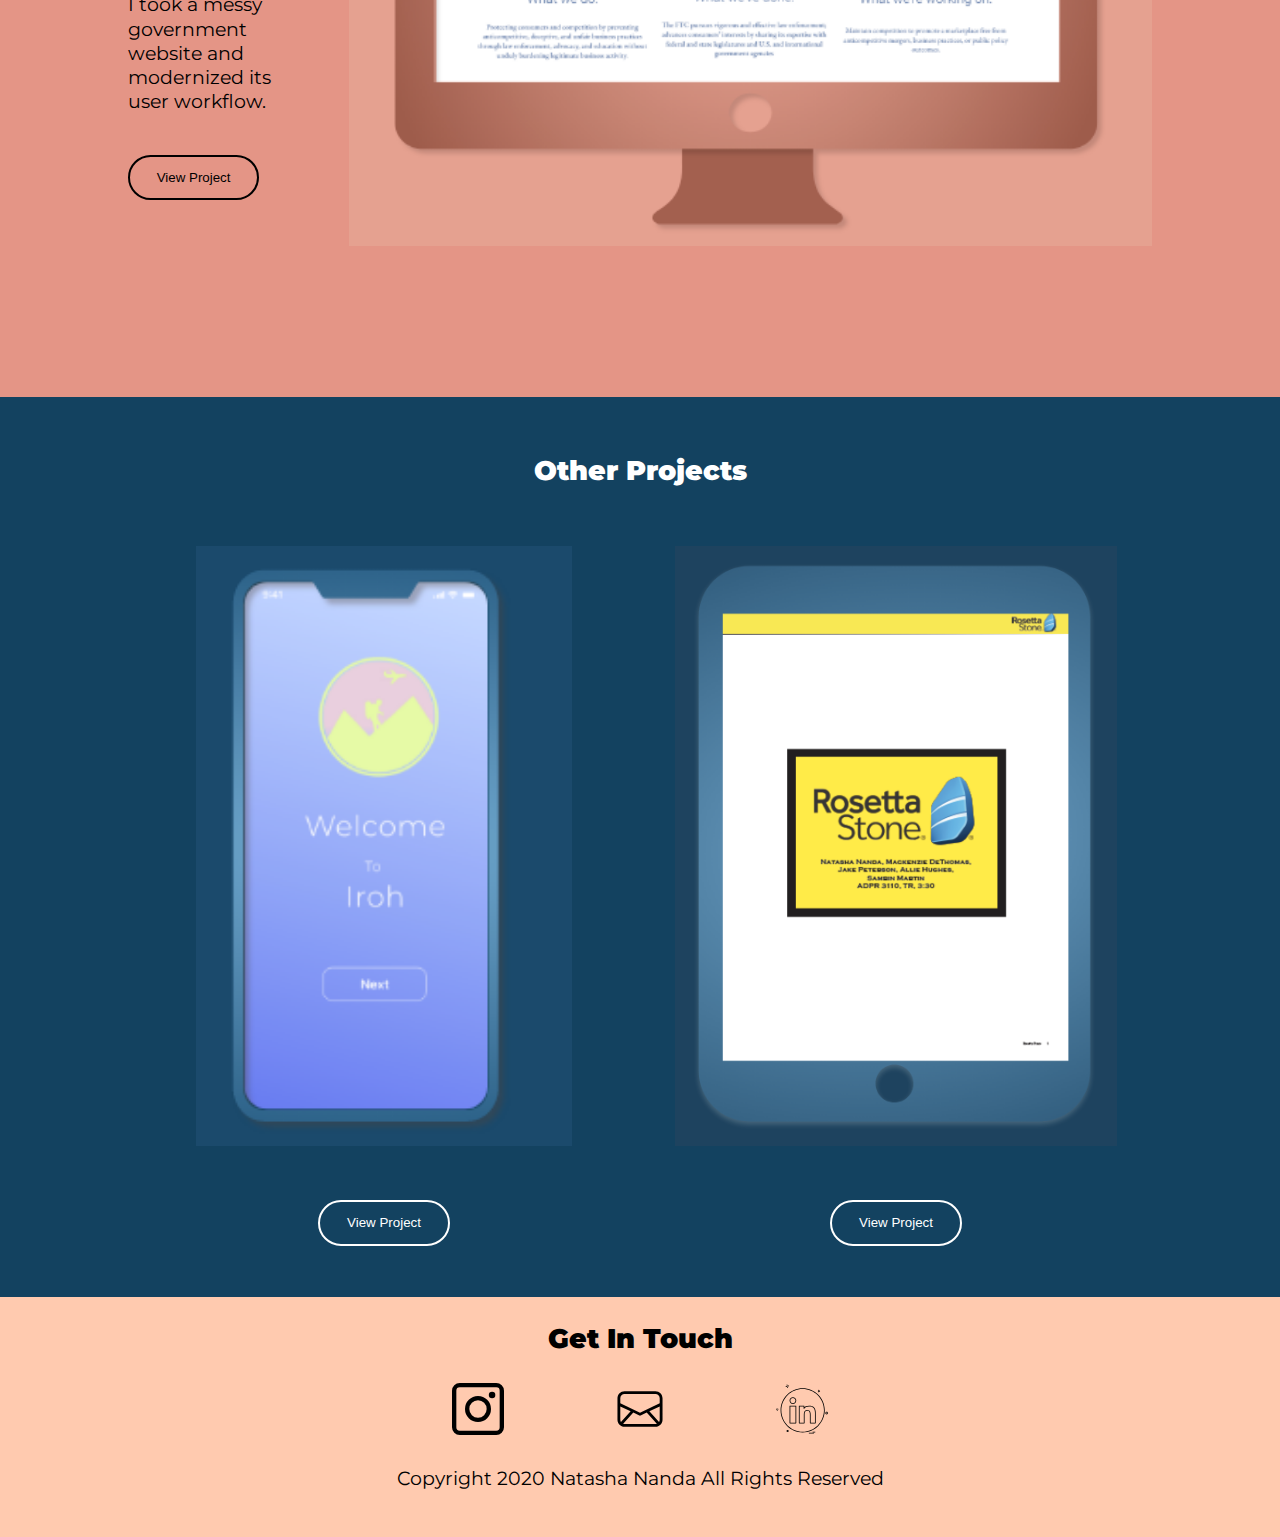
==== commit 34eb7468: "Finished media query on main page" ====
--- a/index.html
+++ b/index.html
@@ -32,7 +32,7 @@
             <p>I'm Natasha</p>
             <p>I craft user experiences & tell stories</p>
         </div>
-        <div class="main-img"><img id="img" src="assets/svg/portfolio_line_drawing.svg" height="500px"></div>
+        <div class="main-img"><img id="img" src="assets/svg/portfolio_line_drawing.svg"></div>
         
 
     </section>
@@ -42,7 +42,7 @@
         <div class="bgColor">
             <div class="workGrid">
                 <div class="ballotBitesImage">
-                    <img src="assets/img/ballotbites.png" height="700px">
+                    <img src="assets/img/ballotbites.png">
                 </div>
                 <div class="ballotBitesContent">
                     <h3>
@@ -62,7 +62,7 @@
         <div class="bgColor2">
             <div class="workGrid2">
                 <div class="abrImage">
-                    <img src="assets/img/abr.png" height="600px">
+                    <img src="assets/img/abr.png">
                 </div>
                 <div class="abrContent">
                     <h3>
@@ -82,7 +82,7 @@
         <div class="bgColor3">
             <div class="workGrid3">
                 <div class="ftcImage">
-                    <img src="assets/img/ftc.png" height="600px">
+                    <img src="assets/img/ftc.png">
                 </div>
                 <div class="ftcContent">
                     <h3>
@@ -102,7 +102,7 @@
             <div class="workGrid4">
                 <div class="otherProjects"><h3>Other Projects</h3></div>
                 <div class="irohImage">
-                    <img src="assets/img/iroh.png" height="600px">
+                    <img src="assets/img/iroh.png">
                 </div>
                 <div class="irohButton">
                     <button class="irohButton">
@@ -110,7 +110,7 @@
                     </button>
                 </div>
                 <div class="rosettaStoneImage">
-                    <img src="assets/img/rosetta stone.png" height="600px">
+                    <img src="assets/img/rosetta stone.png">
                 </div>
                 <div class="rsButton" style="align-self: center;">
                     <button class="rsButton">
@@ -126,7 +126,7 @@
   <footer id="footer">
     <div id="footerContent">
         <div class="social-icons">
-            <h1 id="get-in-touch">Get In Touch</h1>
+            <h3 id="get-in-touch">Get In Touch</h3>
             <div class="social">
             <a class="social"><img src="assets/svg/noun_instagram_3350818.svg" alt="IG" height="65px"></a>
             <a class="social"><img src="assets/svg/noun_Email_3497836.svg" alt="Email" height="65px"></a>
--- a/css/style.css
+++ b/css/style.css
@@ -95,22 +95,10 @@
    
 }
 
-
-
-
-
-
-
-
-
-
-    
-}
-#hello {
-    font-family: 'Monoton', cursive;
-    font-size:50pt;
-    padding-bottom: 20px;
-}
+.main-img img {
+    height: 500px;
+}
+
 .bgColor {
     background-color: #BF9071;
 }
@@ -130,6 +118,9 @@
 .ballotBitesImage {
     grid-area:ballotBitesImage;
 }
+.ballotBitesImage img {
+    height:700px;
+}
 .ballotBitesContent {
     grid-area:ballotBitesContent;
     width: 70%;
@@ -137,6 +128,7 @@
 
 .bgColor2 {
     background-color: #437B7B;
+    height:100vh;
 }
 
 
@@ -153,6 +145,9 @@
 }
 .abrImage {
     grid-area:abrImage;
+}
+.abrImage img {
+    height:600px;
 }
 .abrContent {
     grid-area:abrContent;
@@ -181,6 +176,9 @@
 }
 .ftcImage {
     grid-area:ftcImage;
+}
+.ftcImage img {
+    height:600px;
 }
 .ftcContent {
     grid-area:ftcContent;
@@ -220,25 +218,24 @@
      grid-area:irohImage;
      justify-self: center;
  }
+ .irohImage img{
+     height:600px;
+ }
 
  .irohButton {
     grid-area:irohButton;
     color: white;
     padding: 1em 2em 1em 2em;
     justify-self: center;
-   
-    
-    
-    
-
-
-      
-}
+ }   
+
  .rosettaStoneImage {
     grid-area:rosettaStoneImage;
     justify-self: center;
 }
-
+.rosettaStoneImage img{
+    height:600px;
+}
  .rsButton {
     grid-area:rsButton;
     color: white;
@@ -246,9 +243,6 @@
     padding: 1em 2em 1em 2em;
    
  }
- 
-
-
  #footer {
     background-color: #FFEEE3;
 }
@@ -281,4 +275,220 @@
 #copyright {
     text-align: center;
     padding-top: 1em;
+}
+@media only screen and (max-width: 600px) {
+    
+    h3 {
+        font-size: 18pt;
+        font-family: 'Montserrat', sans-serif;
+        font-weight: 900;
+        padding-bottom: .5em;
+        padding-top: .5em;
+        line-height: 1.3;
+    }
+    
+    .topnav {
+        flex-direction: column;
+        width:100%;
+        height:12em;
+    }
+    .topnav-child {
+        width:100%;
+        justify-content: center;   
+    }
+    .logo {
+        display:flex;
+        justify-content: center;
+        padding:2em;
+    }
+    .main {
+        display:grid;
+        height:74vh;
+        grid-template-columns: 1fr;
+        grid-template-rows: 1fr;
+        grid-template-areas:
+        "main-img"
+        "main-text";
+    }
+    .main-img {
+        grid-area:main-img;
+        padding: 0em 1em 1em 0em;
+        justify-self: center;
+         
+    }
+    .main-img img {
+        height: 300px;
+        
+    }
+    h2 {
+    
+        font-size:40pt;
+        padding-bottom: .5em;
+        padding-top: .5em;
+        line-height: 1;
+        
+    }
+    .main-text {
+        grid-area:main-text;
+        padding-bottom: 2em;
+}
+/* Ballot Bites Info*/
+.workGrid {
+    display:grid;
+    padding:0em 0em 1em 0em;
+    justify-self: center;
+    align-self: center;
+    grid-template-columns: 1fr;
+    grid-template-rows: 1fr;
+    grid-template-areas:
+    "ballotBitesImage"
+    "ballotBitesContent";
+}
+.ballotBitesImage img {
+    height:400px;
+}
+.ballotBitesImage {
+    grid-area:ballotBitesImage;
+    justify-self: center;
+    align-self: center;
+}
+.ballotBitesContent {
+    grid-area:ballotBitesContent;
+    width: 100%;
+    justify-content: start;
+}
+
+/* ABR Info*/
+.workGrid2 {
+    display:grid;
+    justify-self: center;
+    align-self: center;
+    grid-template-columns: 1fr;
+    grid-template-rows: 1fr;
+    grid-template-areas:
+    "abrImage"
+    "abrContent";
+    width:100%;
+}
+.abrImage {
+    grid-area:abrImage;
+    justify-self: center;
+    align-self: center;   
+}
+.abrImage img {
+    height:325px;
+}
+.abrContent {
+    grid-area:abrContent;
+    width:80%;
+    color: white;
+    margin:auto;
+    align-self: start;     
+}
+.btnWhite {
+    margin-top: 2em;
+    margin-bottom: 2em;
+}
+
+/* FTC Info*/
+.workGrid3 {
+    display:grid;
+    justify-self: center;
+    align-self: center;
+    grid-template-columns: 1fr;
+    grid-template-rows: 1fr;
+    grid-template-areas:
+    "ftcImage"
+    "ftcContent";
+    width:100%;
+}
+.ftcImage {
+    grid-area:ftcImage;
+    justify-self: center;
+    align-self: center; 
+}
+.ftcImage img {
+    height:325px;
+}
+.ftcContent {
+    grid-area:ftcContent;
+    width: 80%;
+    margin:auto;
+    align-self: start;
+    
+}
+#btnBlack {
+    margin-bottom: 2em;
+    margin-top: 2em;
+    
+}
+
+.workGrid4 {
+    display:grid;
+    align-self: center;
+    justify-self: center;
+    height:auto;
+    width:100%;
+    grid-template-rows: 10% 35% 10% 35% 10%;
+    grid-template-columns: 1fr;
+    grid-template-areas:
+    "otherProjects"
+    "irohImage"
+    "irohButton"
+    "rosettaStoneImage"
+    "rsButton";
+}
+.otherProjects {
+    grid-area:otherProjects;
+    justify-items: center;
+    text-align: center;
+    color:white;
+}
+.irohImage {
+    grid-area:irohImage;
+    justify-self: center;
+}
+.irohImage img{
+    height:400px;
+}
+
+.irohButton {
+   grid-area:irohButton;
+   color: white;
+   padding: 1em 2em 1em 2em;
+   justify-self: center;
+}   
+
+.rosettaStoneImage {
+   grid-area:rosettaStoneImage;
+   justify-self: center;
+}
+.rosettaStoneImage img {
+    height:400px;
+ }
+
+.rsButton {
+   grid-area:rsButton;
+   color: white;
+   justify-self: center;
+   padding: 1em 2em 1em 2em;
+  
+}
+
+#footerContent {
+    background-color:#ffcaaf;
+    display:flex;
+    justify-content: center;
+    width:100%;
+    height:10em;
+    align-items: center;
+    padding-bottom: 3em;
+    margin: auto;
+}
+#get-in-touch {
+    padding-top:2em;
+}
+#copyright {
+    font-size: 12pt;
+}
 }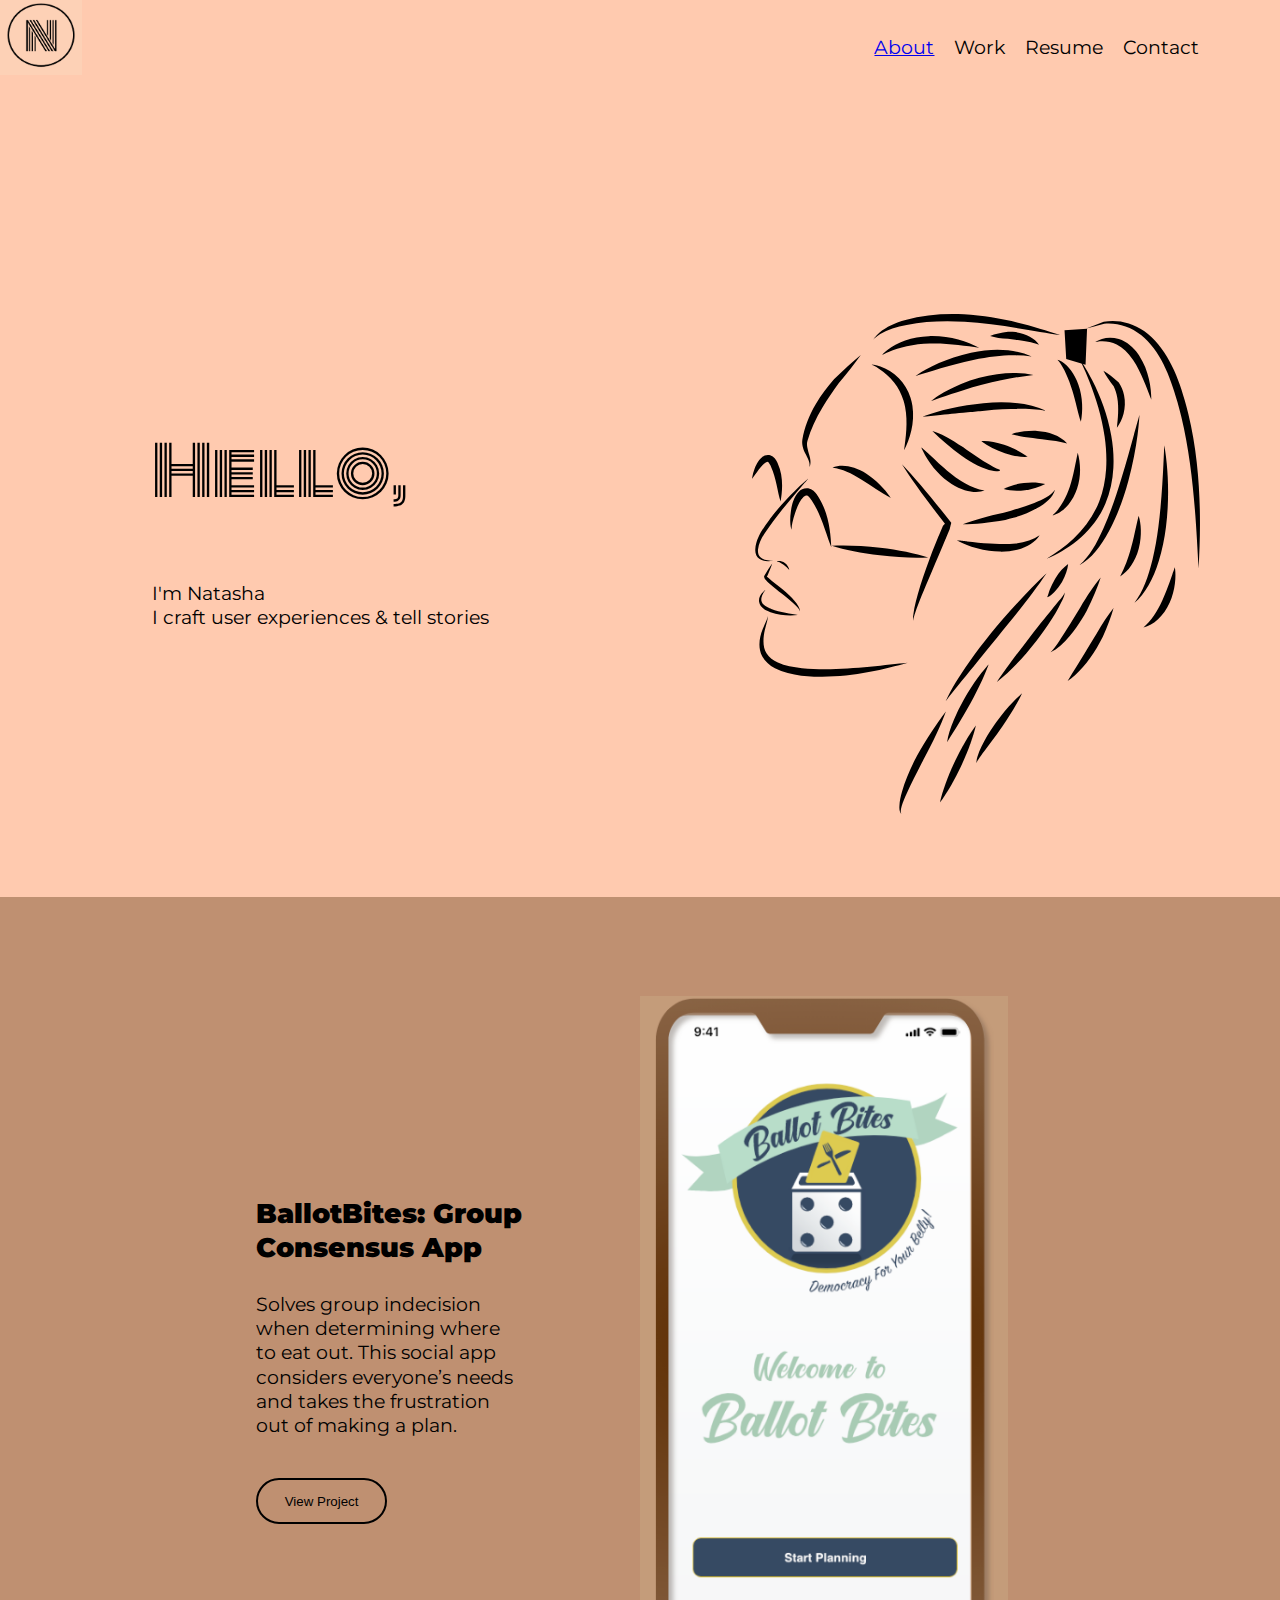
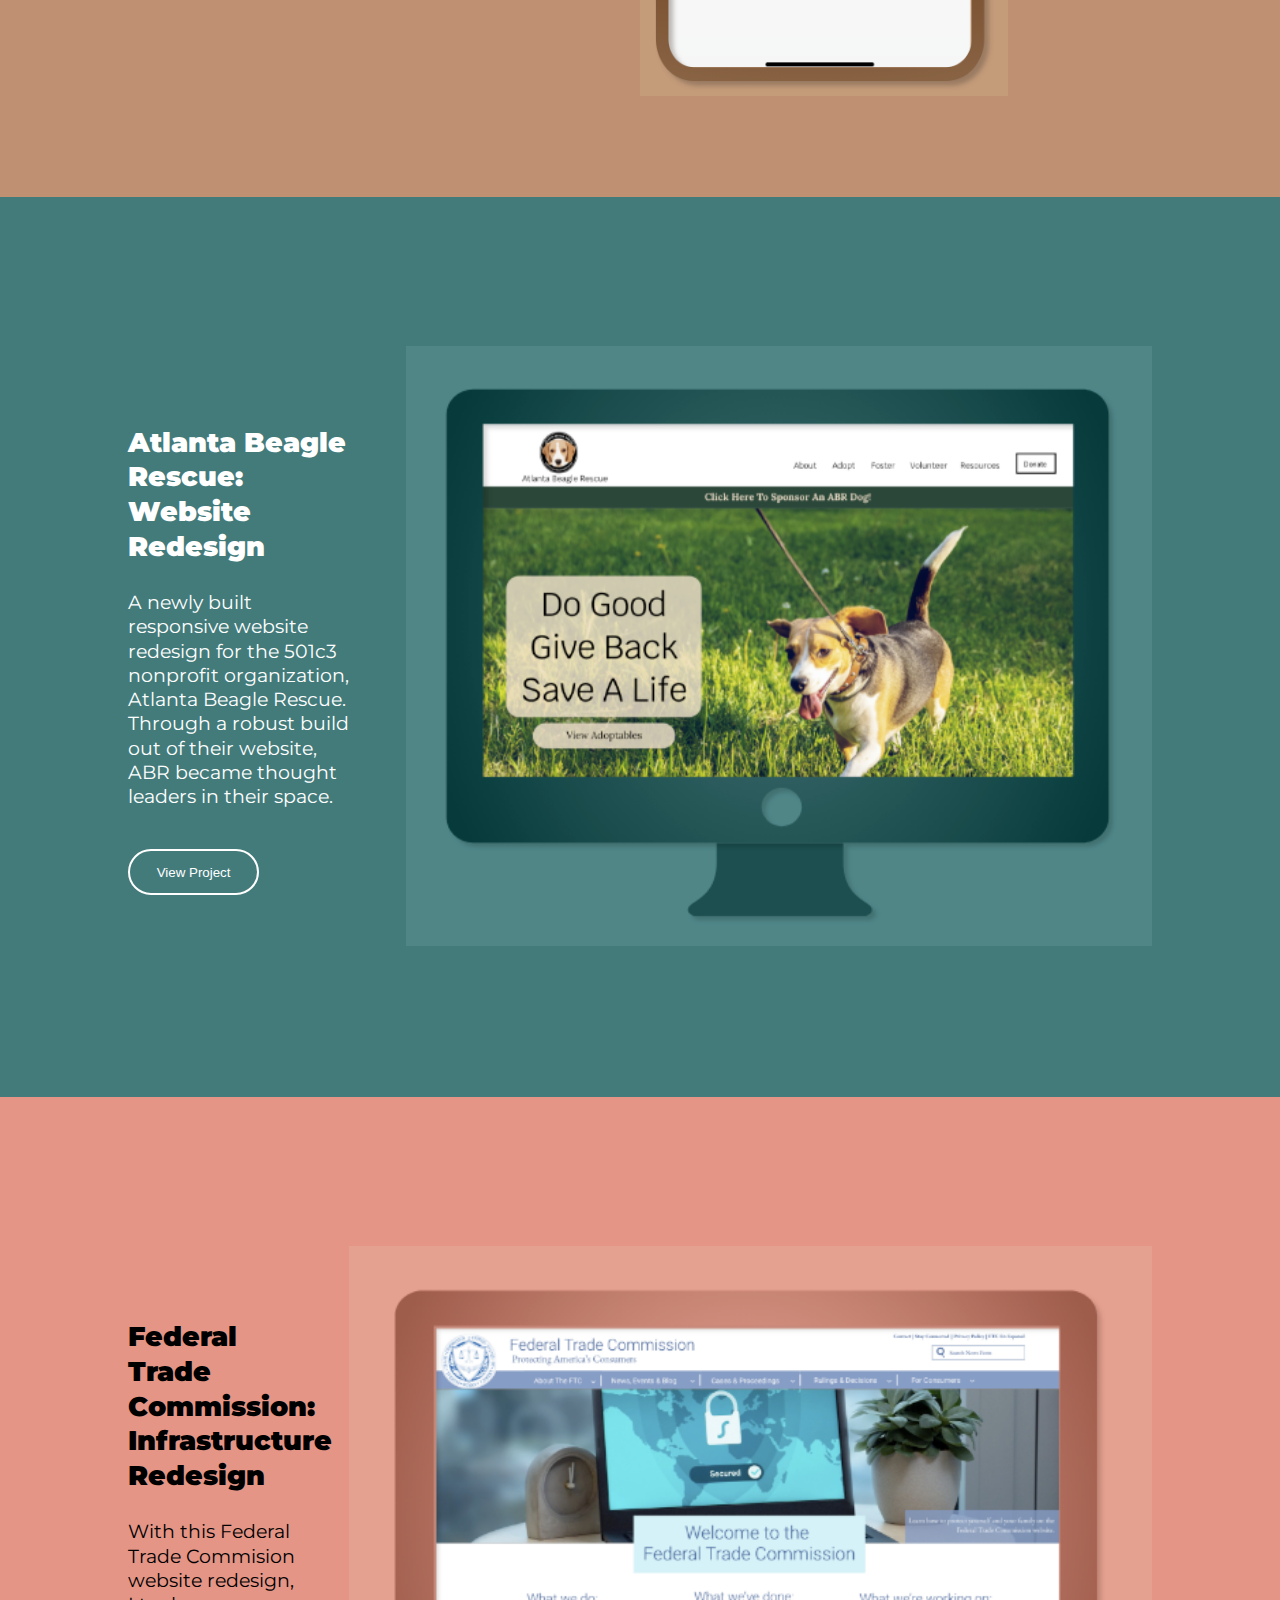
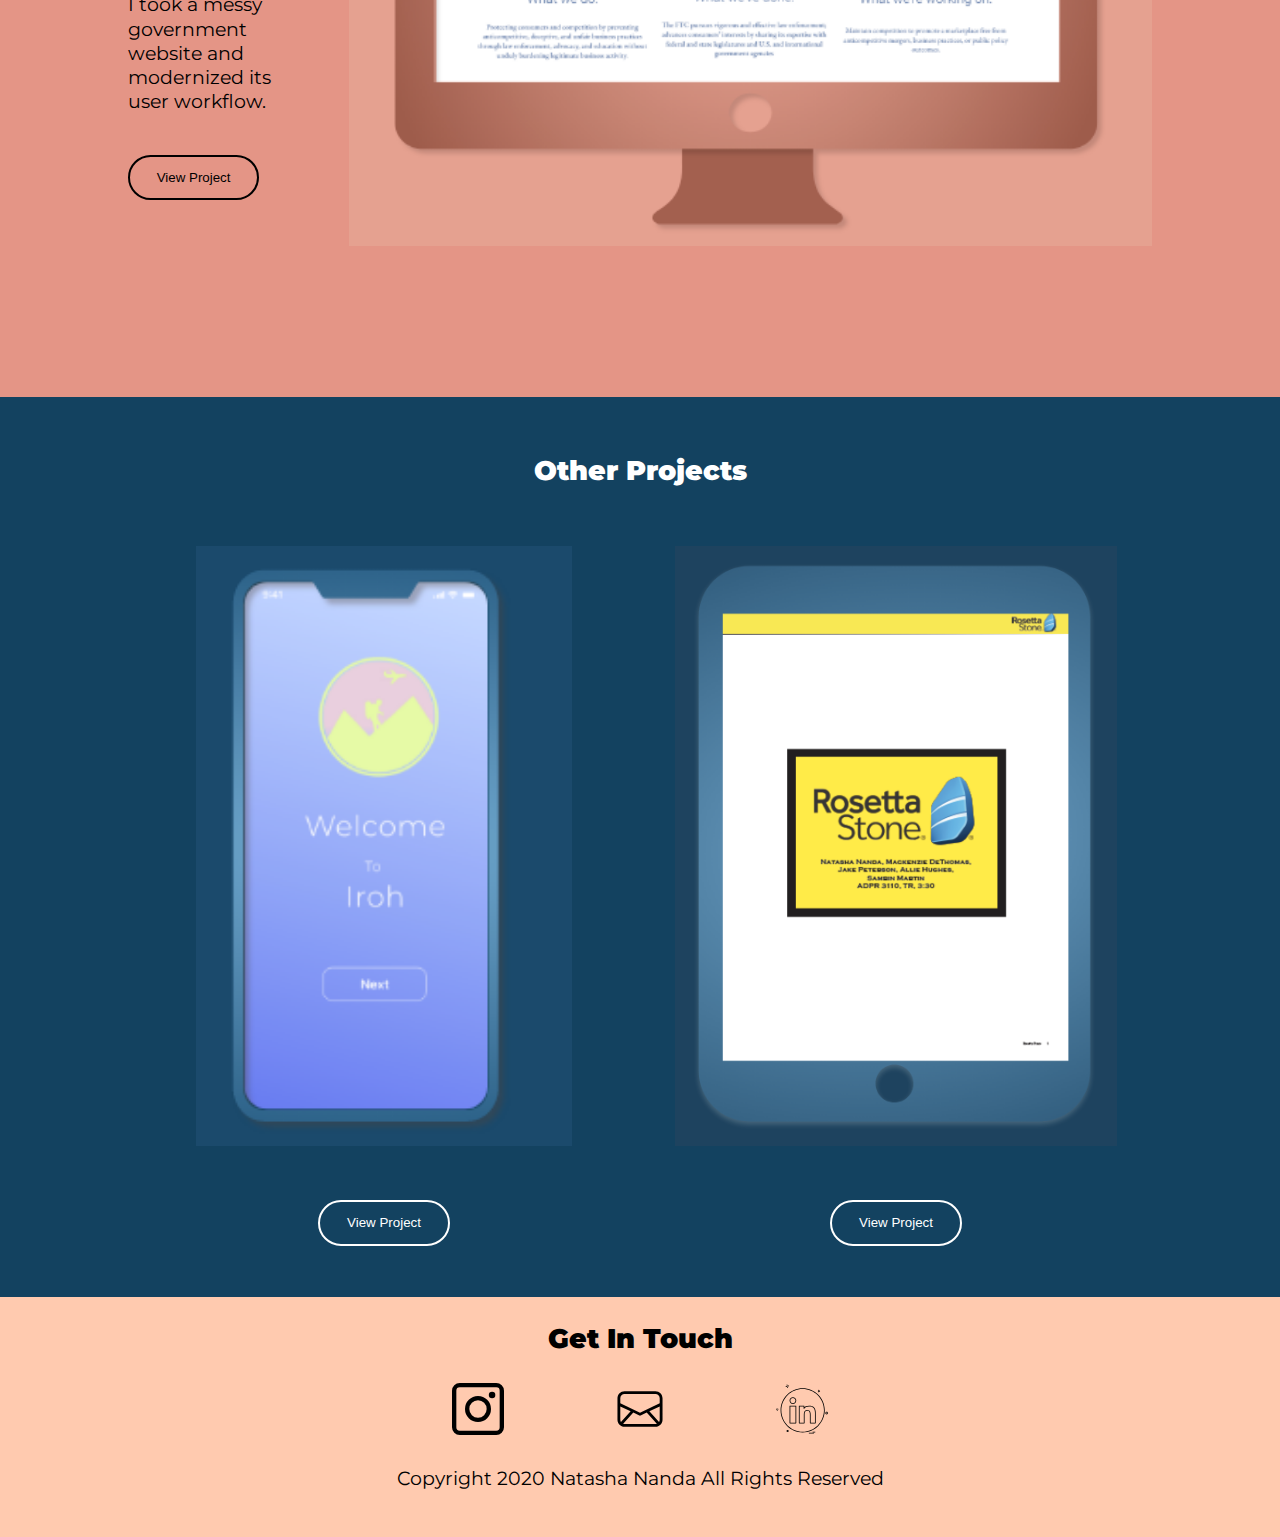
==== commit 2ff2f249: "linked about" ====
--- a/index.html
+++ b/index.html
@@ -21,7 +21,7 @@
                 <li id="contactPadding">Contact</li>
                 <li>Resume</li>
                 <li>Work</li>
-                <li>About</li>
+                <li><a href="about.html">About</a></li>
         </ul>
     </div>
     </nav>
--- a/css/style.css
+++ b/css/style.css
@@ -480,7 +480,7 @@
     display:flex;
     justify-content: center;
     width:100%;
-    height:10em;
+    height:12em;
     align-items: center;
     padding-bottom: 3em;
     margin: auto;
@@ -489,6 +489,6 @@
     padding-top:2em;
 }
 #copyright {
-    font-size: 12pt;
+    font-size: 12pt;;
 }
 }